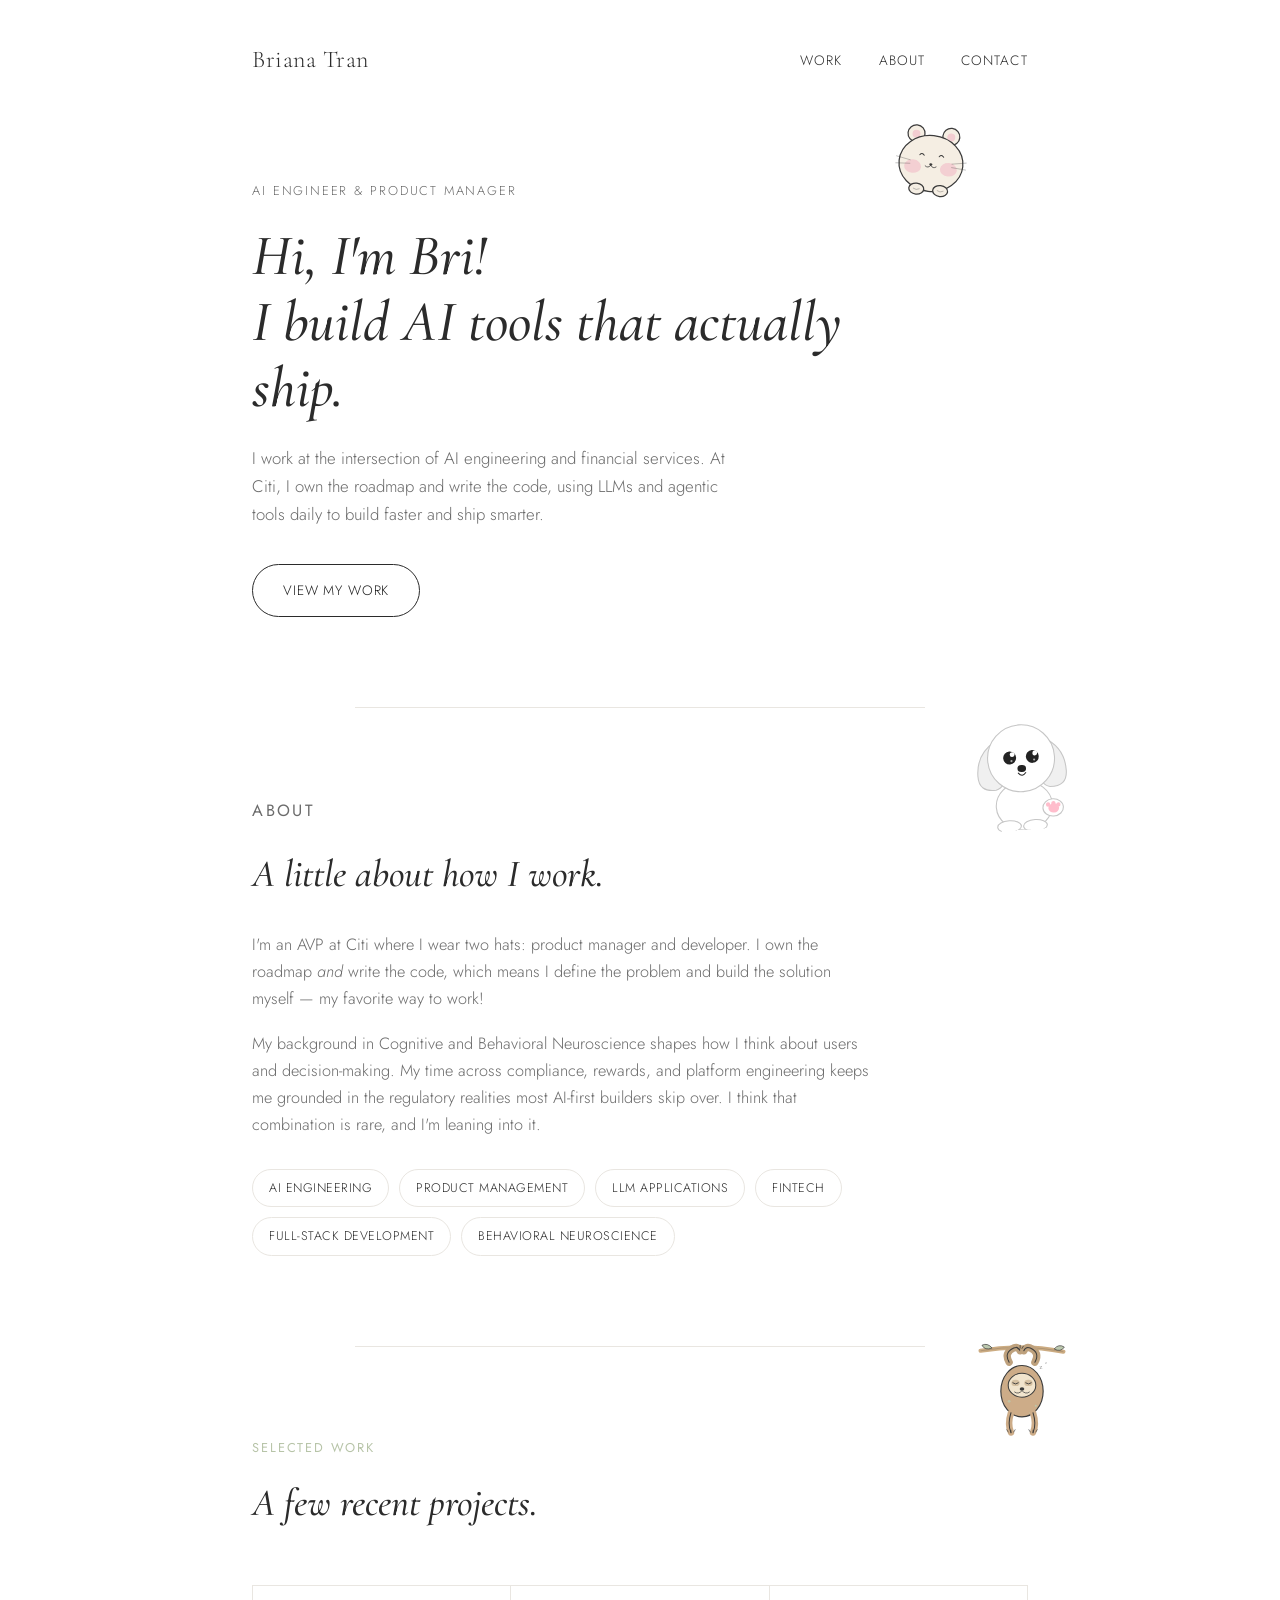
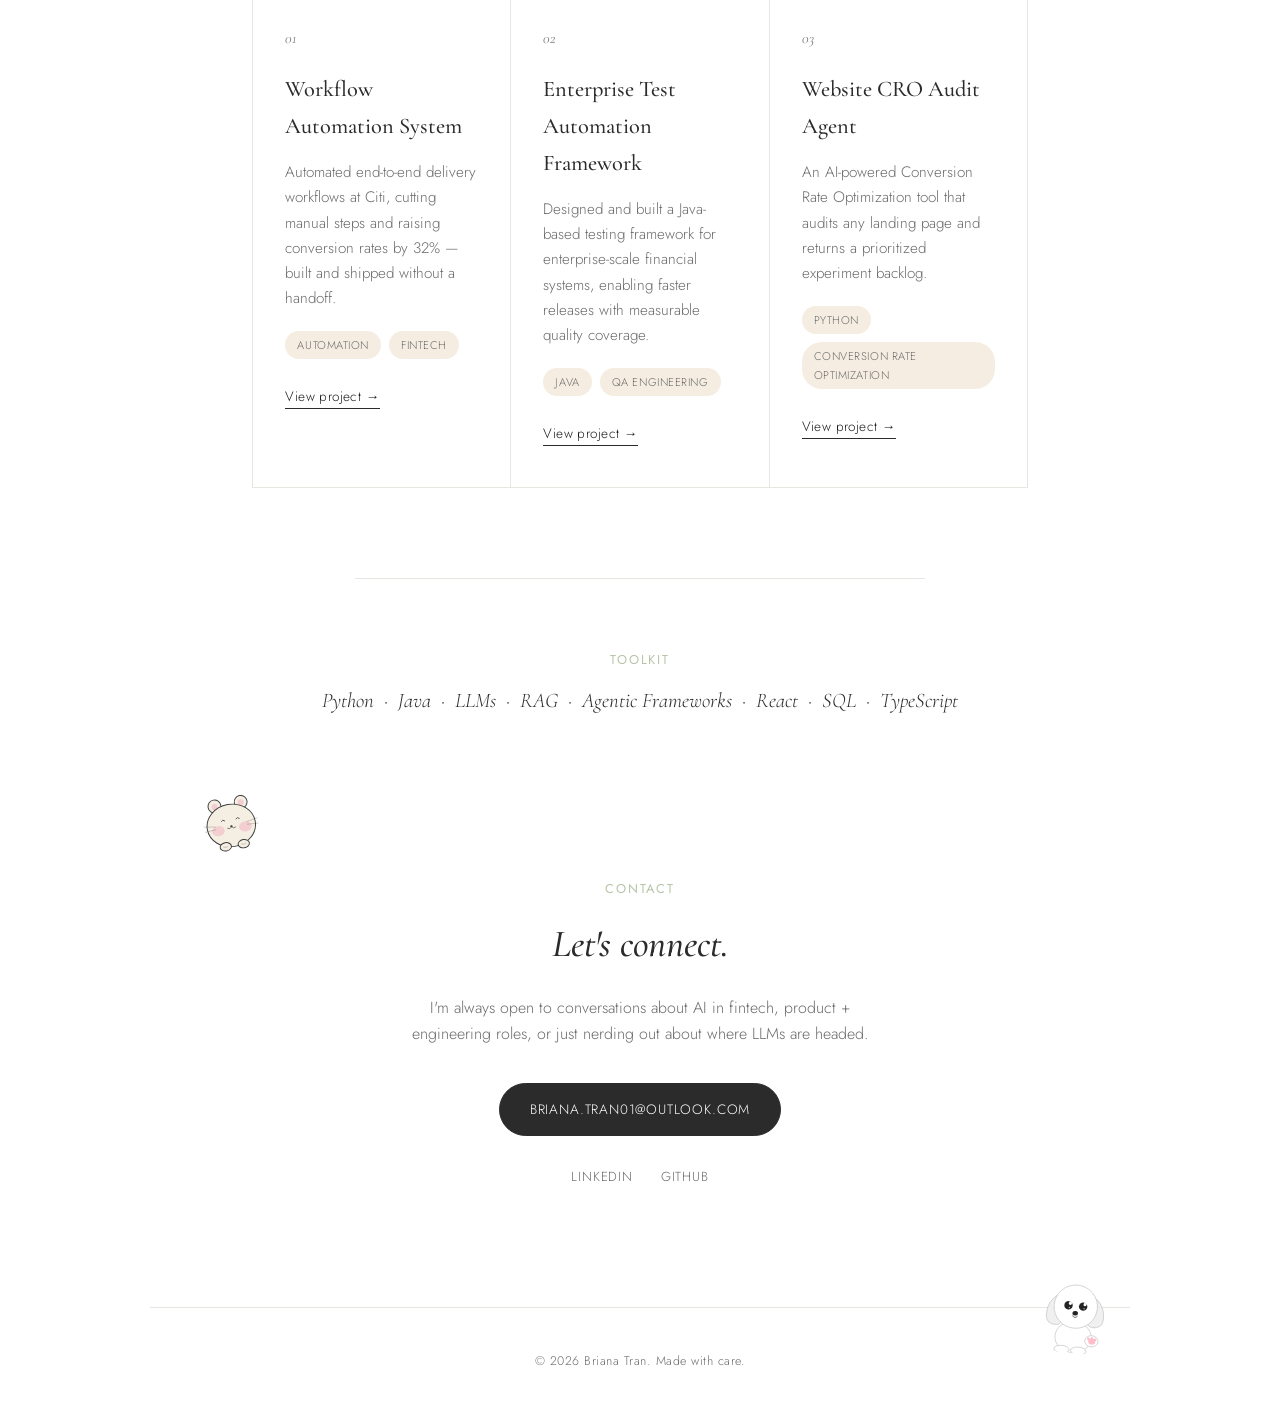
==== index.html @ 44b957f3 "Add LinkedIn, GitHub, and CRO project links" ====
<!DOCTYPE html>
<html lang="en">
<head>
<meta charset="UTF-8">
<meta name="viewport" content="width=device-width, initial-scale=1.0">
<title>Briana Tran — Portfolio</title>
<link rel="preconnect" href="https://fonts.googleapis.com">
<link rel="preconnect" href="https://fonts.gstatic.com" crossorigin>
<link href="https://fonts.googleapis.com/css2?family=Cormorant+Garamond:ital,wght@0,400;0,500;0,600;1,400&family=Jost:wght@300;400;500&display=swap" rel="stylesheet">
<link rel="stylesheet" href="style.css">
</head>
<body>

<header class="nav">
  <a href="#top" class="wordmark">Briana Tran</a>
  <nav class="nav-links">
    <a href="#work">Work</a>
    <a href="#about">About</a>
    <a href="#contact">Contact</a>
  </nav>
</header>

<main id="top">

  <section class="hero">
    <img src="assets/hamster.svg" alt="" class="accent accent-hamster-hero" aria-hidden="true">
    <p class="eyebrow">AI Engineer &amp; Product Manager</p>
    <h1>Hi, I'm Bri! <br>I build AI tools that actually ship.</h1>
    <p class="hero-sub">I work at the intersection of AI engineering and financial services. At Citi, I own the roadmap and write the code, using LLMs and agentic tools daily to build faster and ship smarter.</p>
    <a href="#work" class="btn">View my work</a>
  </section>

  <div class="divider"><span></span></div>

  <section id="about" class="about">
    <img src="assets/puppy.svg" alt="" class="accent accent-puppy-about" aria-hidden="true">
    <div class="about-text">
      <p class="section-label">About</p>
      <h2>A little about how I work.</h2>
      <p>I'm an AVP at Citi where I wear two hats: product manager and developer. I own the roadmap <em>and</em> write the code, which means I define the problem and build the solution myself — my favorite way to work!</p>
      <p>My background in Cognitive and Behavioral Neuroscience shapes how I think about users and decision-making. My time across compliance, rewards, and platform engineering keeps me grounded in the regulatory realities most AI-first builders skip over. I think that combination is rare, and I'm leaning into it.</p>
      <ul class="tags">
        <li>AI Engineering</li>
        <li>Product Management</li>
        <li>LLM Applications</li>
        <li>Fintech</li>
        <li>Full-Stack Development</li>
        <li>Behavioral Neuroscience</li>
      </ul>
    </div>
  </section>

  <div class="divider"><span></span></div>

  <section id="work" class="work">
    <img src="assets/sloth.svg" alt="" class="accent accent-sloth-work" aria-hidden="true">
    <p class="section-label">Selected Work</p>
    <h2>A few recent projects.</h2>

    <div class="work-grid">
      <article class="project-card">
        <p class="project-index">01</p>
        <h3>Workflow Automation System</h3>
        <p>Automated end-to-end delivery workflows at Citi, cutting manual steps and raising conversion rates by 32% — built and shipped without a handoff.</p>
        <div class="project-tags"><span>Automation</span><span>Fintech</span></div>
        <a href="#" class="project-link">View project →</a>
      </article>

      <article class="project-card">
        <p class="project-index">02</p>
        <h3>Enterprise Test Automation Framework</h3>
        <p>Designed and built a Java-based testing framework for enterprise-scale financial systems, enabling faster releases with measurable quality coverage.</p>
        <div class="project-tags"><span>Java</span><span>QA Engineering</span></div>
        <a href="#" class="project-link">View project →</a>
      </article>

      <article class="project-card">
        <p class="project-index">03</p>
        <h3>Website CRO Audit Agent</h3>
        <p>An AI-powered Conversion Rate Optimization tool that audits any landing page and returns a prioritized experiment backlog.</p>
        <div class="project-tags"><span>Python</span><span>Conversion Rate Optimization</span></div>
        <a href="https://github.com/brianatran01/cro-audit-agent" target="_blank" class="project-link">View project →</a>
      </article>
    </div>
  </section>

  <div class="divider"><span></span></div>

  <section class="toolkit">
    <p class="section-label">Toolkit</p>
    <p class="toolkit-list">Python &nbsp;·&nbsp; Java &nbsp;·&nbsp; LLMs &nbsp;·&nbsp; RAG &nbsp;·&nbsp; Agentic Frameworks &nbsp;·&nbsp; React &nbsp;·&nbsp; SQL &nbsp;·&nbsp; TypeScript</p>
  </section>

  <section id="contact" class="contact">
    <img src="assets/hamster.svg" alt="" class="accent accent-hamster-contact" aria-hidden="true">
    <p class="section-label">Contact</p>
    <h2>Let's connect.</h2>
    <p>I'm always open to conversations about AI in fintech, product + engineering roles, or just nerding out about where LLMs are headed.</p>
    <a href="mailto:briana.tran01@outlook.com" class="btn btn-dark">briana.tran01@outlook.com</a>
    <div class="socials">
      <a href="https://www.linkedin.com/in/brianatran1/" target="_blank">LinkedIn</a>
      <a href="https://github.com/brianatran01" target="_blank">GitHub</a>
    </div>
  </section>

</main>

<footer class="footer">
  <img src="assets/puppy.svg" alt="" class="accent accent-puppy-footer" aria-hidden="true">
  <p>&copy; 2026 Briana Tran. Made with care.</p>
</footer>

</body>
</html>
---- style.css ----
:root {
  --white: #ffffff;
  --ink: #1c1c1c;
  --charcoal: #2b2b2b;
  --grey: #6b6b6b;
  --hairline: #e9e6e1;
  --blush: #f3c9ce;
  --cream: #f5ede1;
  --sage: #b7c4a8;
  --serif: 'Cormorant Garamond', serif;
  --sans: 'Jost', sans-serif;
}

* { box-sizing: border-box; }

html { scroll-behavior: smooth; }

body {
  margin: 0;
  background: var(--white);
  color: var(--ink);
  font-family: var(--sans);
  font-weight: 300;
  line-height: 1.65;
  position: relative;
  overflow-x: hidden;
}

img { max-width: 100%; display: block; }

a {
  color: inherit;
  text-decoration: none;
}

h1, h2, h3 {
  font-family: var(--serif);
  font-weight: 500;
  color: var(--charcoal);
  margin: 0;
}

/* ---------- layout ---------- */

.nav, main, .footer {
  max-width: 980px;
  margin: 0 auto;
  padding-left: 8vw;
  padding-right: 8vw;
  position: relative;
}

.nav {
  display: flex;
  align-items: center;
  justify-content: space-between;
  padding-top: 40px;
  padding-bottom: 40px;
}

.wordmark {
  font-family: var(--serif);
  font-size: 1.5rem;
  letter-spacing: 0.02em;
  color: var(--charcoal);
}

.nav-links {
  display: flex;
  gap: 36px;
}

.nav-links a {
  font-size: 0.85rem;
  letter-spacing: 0.08em;
  text-transform: uppercase;
  color: var(--charcoal);
  position: relative;
}

.nav-links a::after {
  content: "";
  position: absolute;
  left: 0;
  bottom: -4px;
  width: 0;
  height: 1px;
  background: var(--charcoal);
  transition: width 0.3s ease;
}

.nav-links a:hover::after { width: 100%; }

/* ---------- hero ---------- */

.hero {
  padding-top: 60px;
  padding-bottom: 90px;
  max-width: 680px;
}

.eyebrow {
  font-size: 0.8rem;
  letter-spacing: 0.14em;
  text-transform: uppercase;
  color: var(--grey);
  margin: 0 0 22px;
}

.hero h1 {
  font-size: clamp(2.4rem, 5vw, 3.6rem);
  font-style: italic;
  line-height: 1.15;
  margin-bottom: 24px;
  font-weight: 500;
}

.hero-sub {
  font-size: 1.05rem;
  color: var(--grey);
  max-width: 480px;
  margin-bottom: 36px;
}

.btn {
  display: inline-block;
  padding: 14px 30px;
  border: 1px solid var(--charcoal);
  border-radius: 40px;
  font-size: 0.85rem;
  letter-spacing: 0.06em;
  text-transform: uppercase;
  transition: background 0.25s ease, color 0.25s ease;
}

.btn:hover {
  background: var(--charcoal);
  color: var(--white);
}

.btn-dark {
  background: var(--charcoal);
  color: var(--white);
}

.btn-dark:hover {
  background: var(--ink);
}

/* ---------- dividers ---------- */

.divider {
  max-width: 980px;
  margin: 0 auto;
  padding: 0 8vw;
}

.divider span {
  display: block;
  height: 1px;
  background: var(--hairline);
}

/* ---------- section shared ---------- */

.section-label {
  font-size: 0.8rem;
  letter-spacing: 0.14em;
  text-transform: uppercase;
  color: var(--sage);
  margin: 0 0 14px;
  font-weight: 400;
}

section h2 {
  font-size: clamp(1.8rem, 3.4vw, 2.4rem);
  font-style: italic;
  margin-bottom: 26px;
}

/* ---------- about ---------- */

.about {
  padding-top: 90px;
  padding-bottom: 90px;
}

.about-text {
  max-width: 620px;
}

.about-text p {
  color: var(--grey);
  font-size: 1.02rem;
  margin-bottom: 18px;
}

.tags {
  list-style: none;
  padding: 0;
  margin: 30px 0 0;
  display: flex;
  flex-wrap: wrap;
  gap: 10px;
}

.tags li {
  font-size: 0.78rem;
  letter-spacing: 0.04em;
  text-transform: uppercase;
  padding: 8px 16px;
  border: 1px solid var(--hairline);
  border-radius: 30px;
  color: var(--charcoal);
}

/* ---------- work ---------- */

.work {
  padding-top: 90px;
  padding-bottom: 90px;
}

.work-grid {
  display: grid;
  grid-template-columns: repeat(3, 1fr);
  gap: 1px;
  background: var(--hairline);
  border: 1px solid var(--hairline);
  margin-top: 50px;
}

@media (max-width: 760px) {
  .work-grid {
    grid-template-columns: 1fr;
  }
}

.project-card {
  background: var(--white);
  padding: 40px 32px;
  transition: background 0.25s ease;
}

.project-card:hover {
  background: #fdfbf8;
}

.project-index {
  font-family: var(--serif);
  font-style: italic;
  color: var(--sage);
  font-size: 1rem;
  margin: 0 0 18px;
}

.project-card h3 {
  font-size: 1.4rem;
  margin-bottom: 14px;
}

.project-card p {
  color: var(--grey);
  font-size: 0.95rem;
  margin-bottom: 20px;
}

.project-tags {
  display: flex;
  flex-wrap: wrap;
  gap: 8px;
  margin-bottom: 24px;
}

.project-tags span {
  font-size: 0.7rem;
  letter-spacing: 0.05em;
  text-transform: uppercase;
  color: var(--grey);
  background: var(--cream);
  padding: 5px 12px;
  border-radius: 20px;
}

.project-link {
  font-size: 0.85rem;
  letter-spacing: 0.03em;
  border-bottom: 1px solid var(--charcoal);
  padding-bottom: 2px;
}

/* ---------- toolkit ---------- */

.toolkit {
  padding: 70px 0;
  text-align: center;
}

.toolkit .section-label { text-align: center; }

.toolkit-list {
  font-family: var(--serif);
  font-style: italic;
  font-size: 1.3rem;
  color: var(--charcoal);
  max-width: 700px;
  margin: 0 auto;
}

/* ---------- contact ---------- */

.contact {
  padding-top: 90px;
  padding-bottom: 120px;
  text-align: center;
}

.contact .section-label { text-align: center; }

.contact h2 { margin-bottom: 18px; }

.contact > p:not(.section-label) {
  color: var(--grey);
  max-width: 460px;
  margin: 0 auto 36px;
}

.contact .btn { margin-bottom: 30px; }

.socials {
  display: flex;
  justify-content: center;
  gap: 28px;
}

.socials a {
  font-size: 0.82rem;
  letter-spacing: 0.06em;
  text-transform: uppercase;
  color: var(--grey);
}

.socials a:hover { color: var(--charcoal); }

/* ---------- footer ---------- */

.footer {
  padding-top: 30px;
  padding-bottom: 40px;
  border-top: 1px solid var(--hairline);
  text-align: center;
}

.footer p {
  font-size: 0.78rem;
  letter-spacing: 0.04em;
  color: var(--grey);
}

/* ---------- illustration accents ---------- */

.accent {
  position: absolute;
  pointer-events: none;
  user-select: none;
  z-index: 0;
  opacity: 0.92;
}

.hero, .about, .work, .toolkit, .contact, .footer {
  position: relative;
}

.accent-hamster-hero {
  width: 100px;
  top: -14px;
  right: -50px;
  transform: rotate(6deg);
}

.accent-puppy-about {
  width: 108px;
  right: -48px;
  top: 6px;
  transform: rotate(-4deg);
}

.accent-sloth-work {
  width: 92px;
  right: -40px;
  top: -10px;
}

.accent-hamster-contact {
  width: 76px;
  left: -60px;
  top: -6px;
  transform: rotate(-10deg);
}

.accent-puppy-footer {
  width: 70px;
  right: 20px;
  top: -30px;
  transform: rotate(5deg);
}

@media (max-width: 900px) {
  .accent { display: none; }
}

@media (max-width: 640px) {
  .nav { flex-direction: column; align-items: flex-start; gap: 16px; }
  .nav-links { gap: 24px; }
  .hero { padding-top: 20px; padding-bottom: 60px; }
  .about, .work { padding-top: 60px; padding-bottom: 60px; }
}
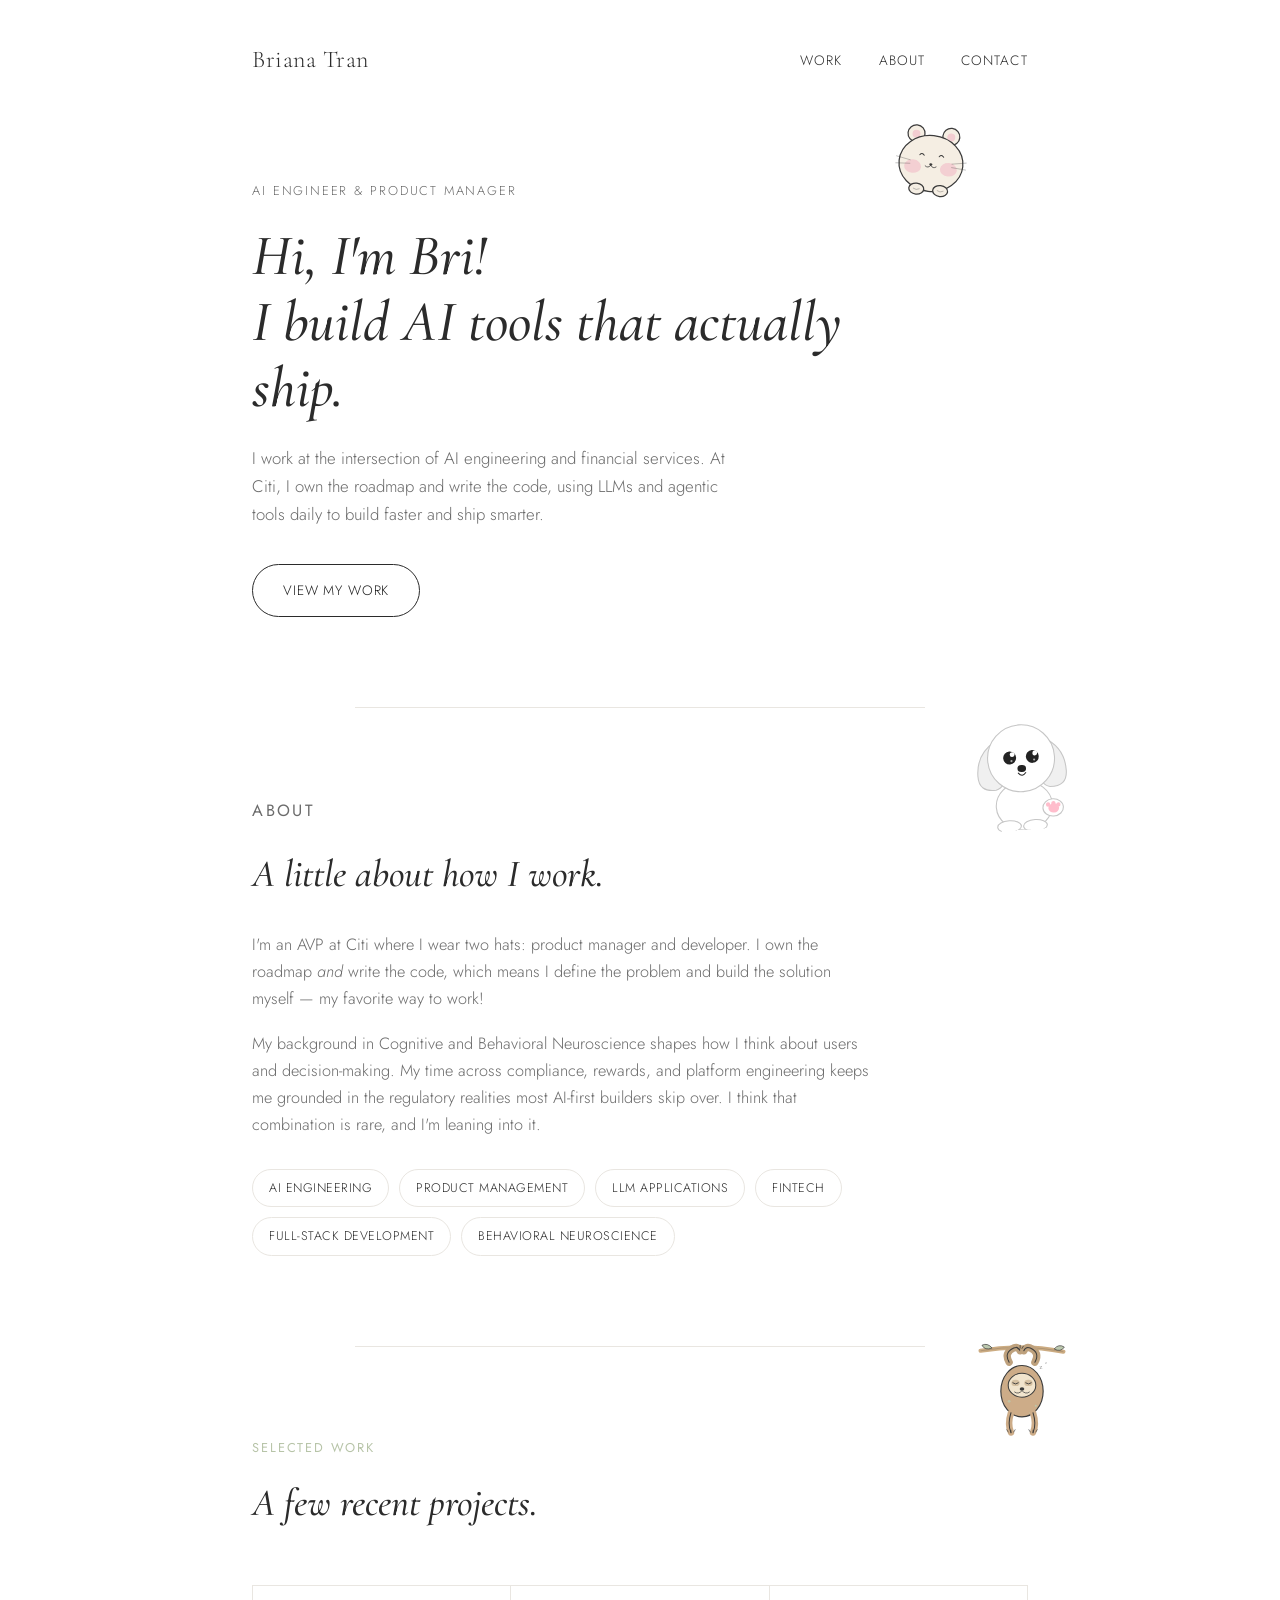
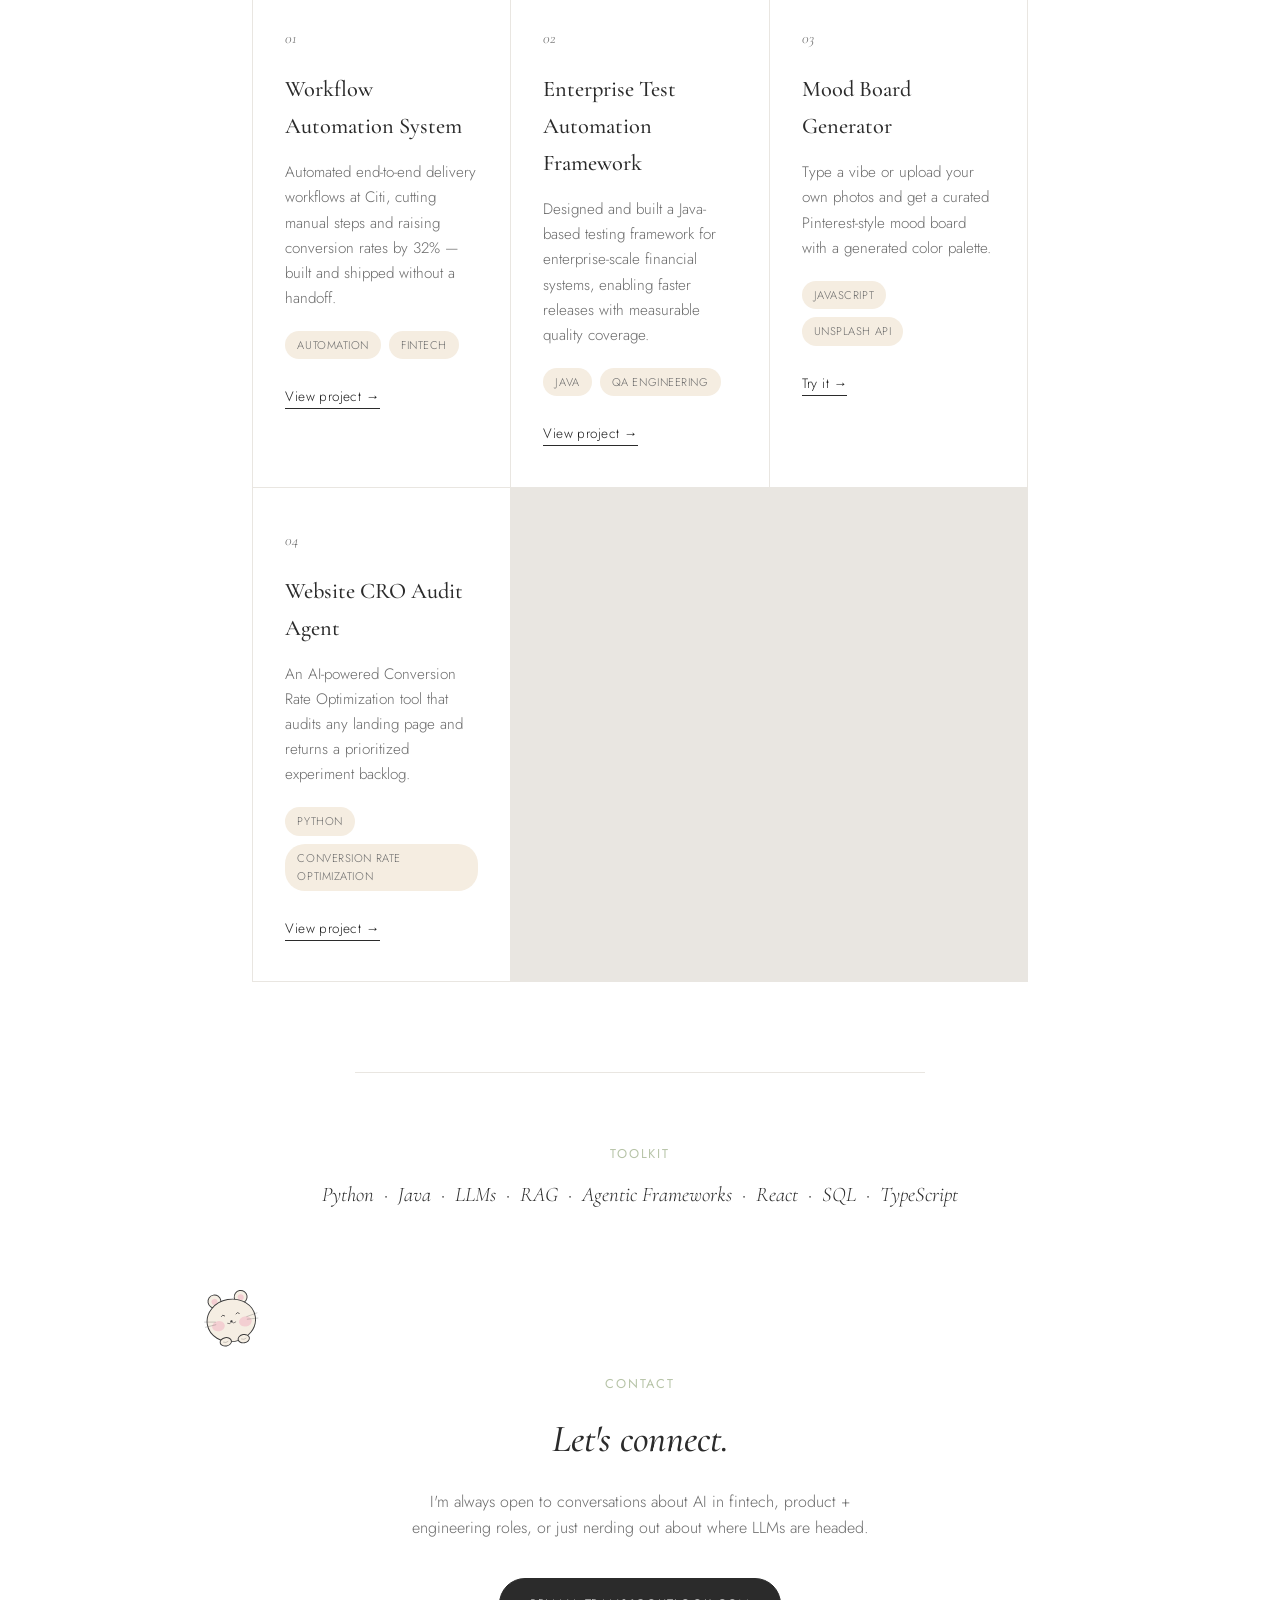
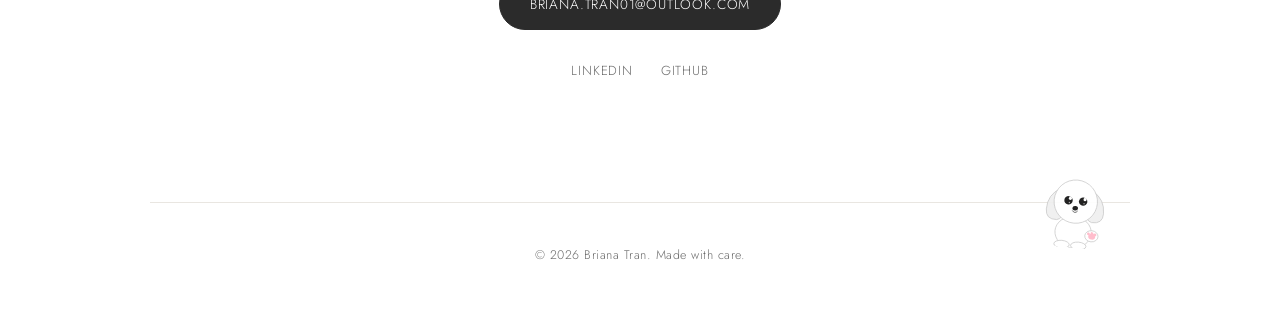
==== commit 75c1d335: "Add mood board generator" ====
--- a/index.html
+++ b/index.html
@@ -76,6 +76,14 @@
 
       <article class="project-card">
         <p class="project-index">03</p>
+        <h3>Mood Board Generator</h3>
+        <p>Type a vibe or upload your own photos and get a curated Pinterest-style mood board with a generated color palette.</p>
+        <div class="project-tags"><span>JavaScript</span><span>Unsplash API</span></div>
+        <a href="moodboard.html" class="project-link">Try it →</a>
+      </article>
+
+      <article class="project-card">
+        <p class="project-index">04</p>
         <h3>Website CRO Audit Agent</h3>
         <p>An AI-powered Conversion Rate Optimization tool that audits any landing page and returns a prioritized experiment backlog.</p>
         <div class="project-tags"><span>Python</span><span>Conversion Rate Optimization</span></div>
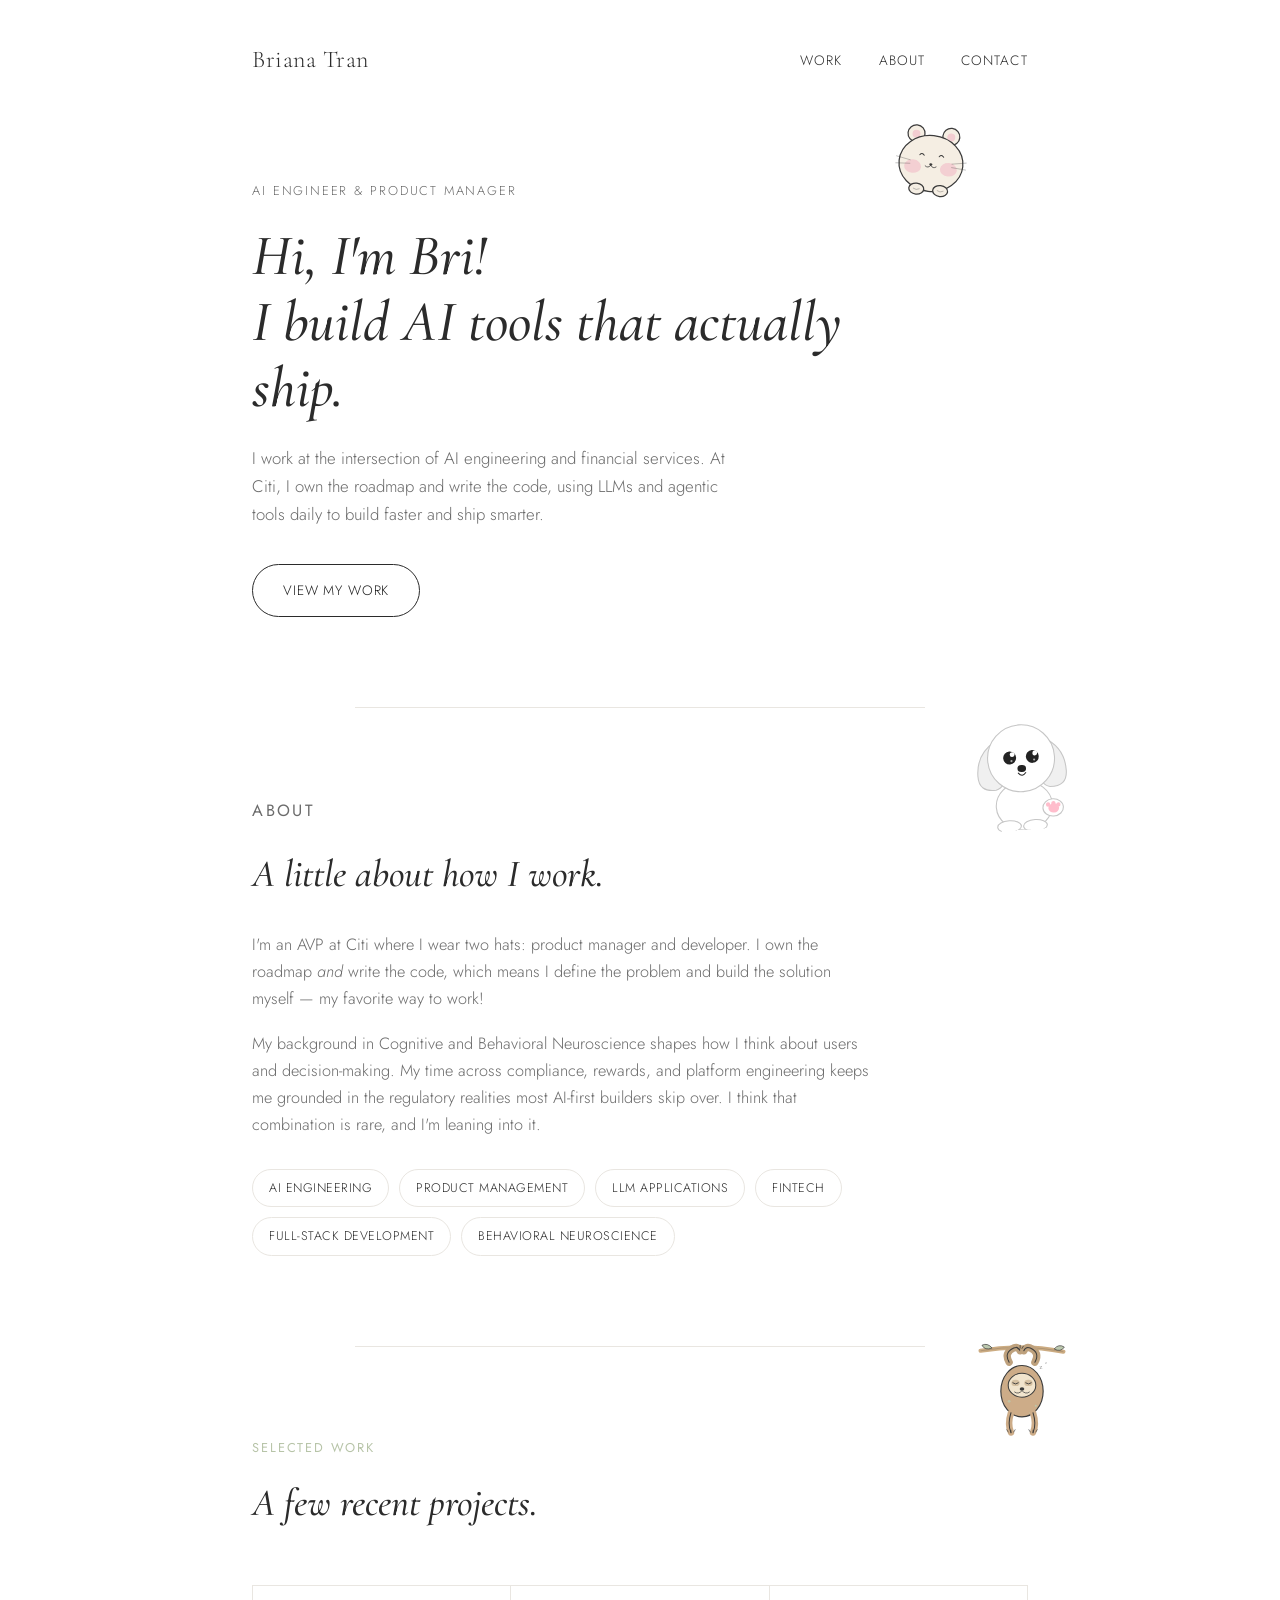
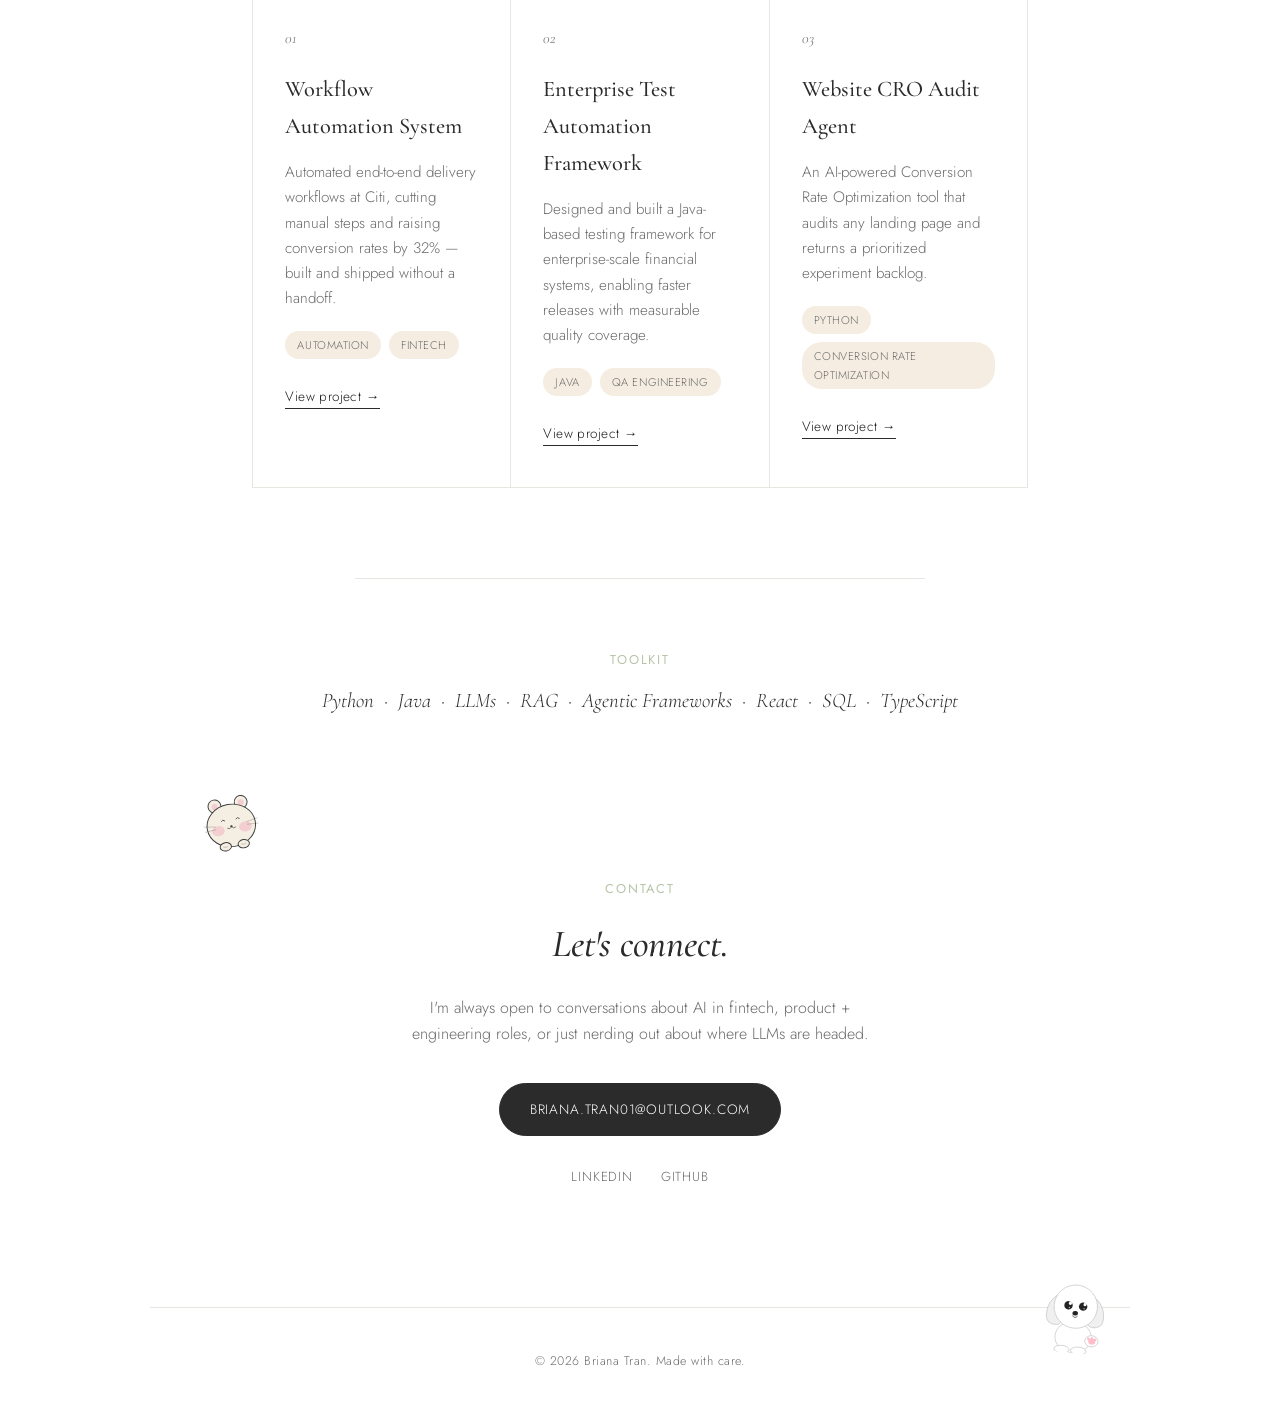
==== commit 9e70fa52: "Revert "Add mood board generator" This reverts commit 75c1d3351d9d026f099b9b471067bf9934beb75f." ====
--- a/index.html
+++ b/index.html
@@ -76,14 +76,6 @@
 
       <article class="project-card">
         <p class="project-index">03</p>
-        <h3>Mood Board Generator</h3>
-        <p>Type a vibe or upload your own photos and get a curated Pinterest-style mood board with a generated color palette.</p>
-        <div class="project-tags"><span>JavaScript</span><span>Unsplash API</span></div>
-        <a href="moodboard.html" class="project-link">Try it →</a>
-      </article>
-
-      <article class="project-card">
-        <p class="project-index">04</p>
         <h3>Website CRO Audit Agent</h3>
         <p>An AI-powered Conversion Rate Optimization tool that audits any landing page and returns a prioritized experiment backlog.</p>
         <div class="project-tags"><span>Python</span><span>Conversion Rate Optimization</span></div>
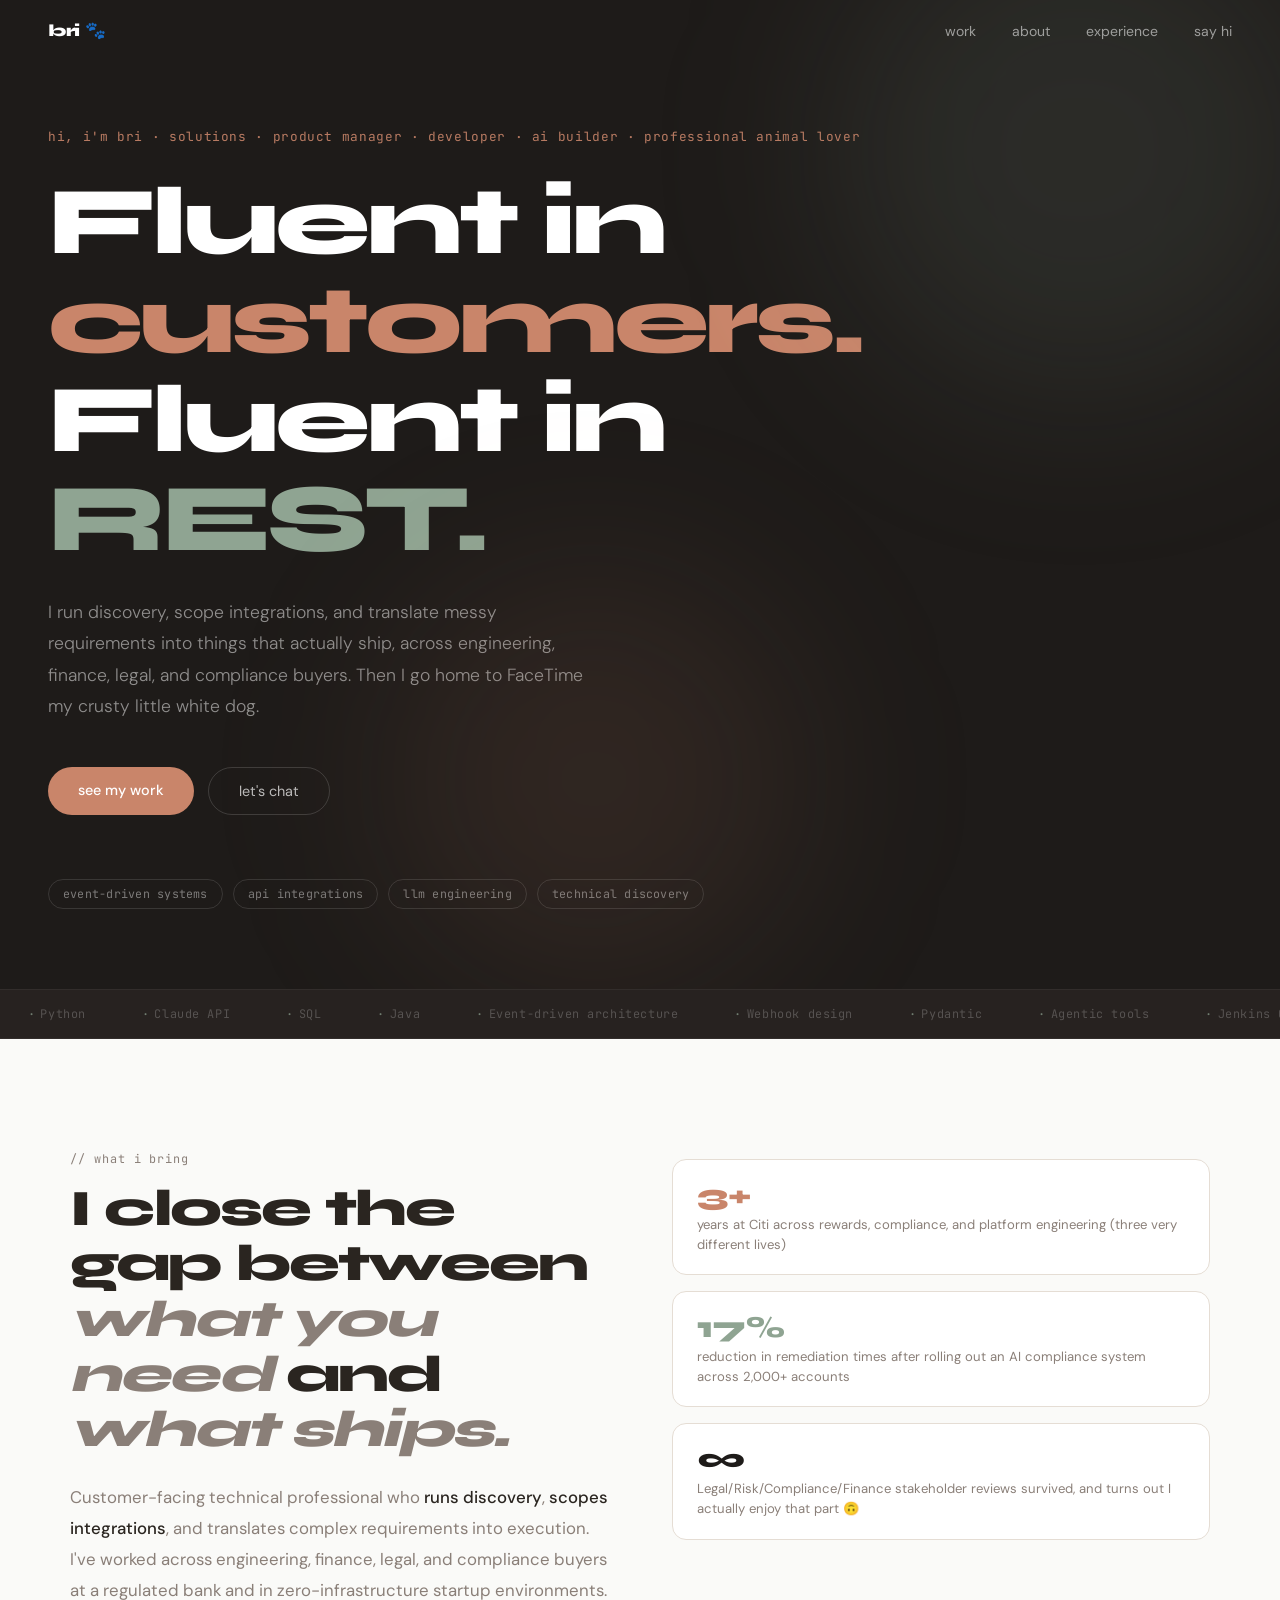
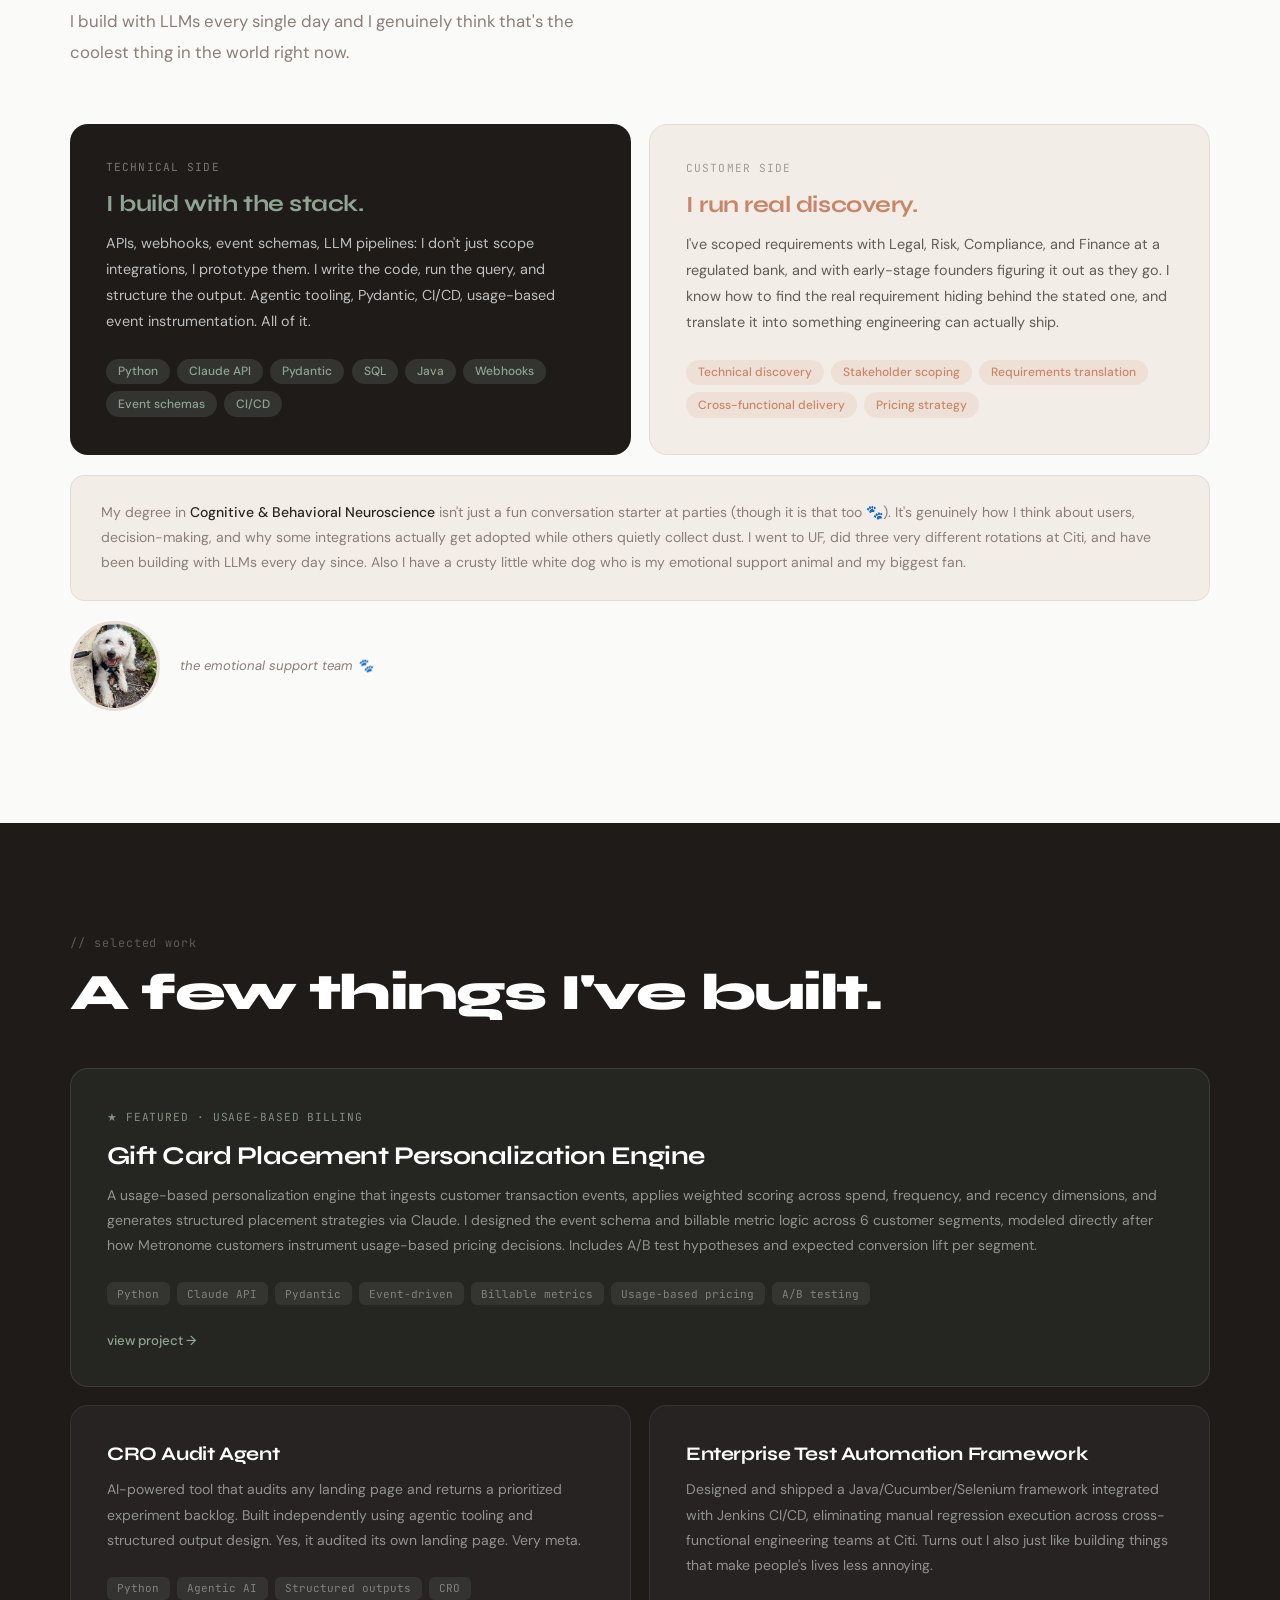
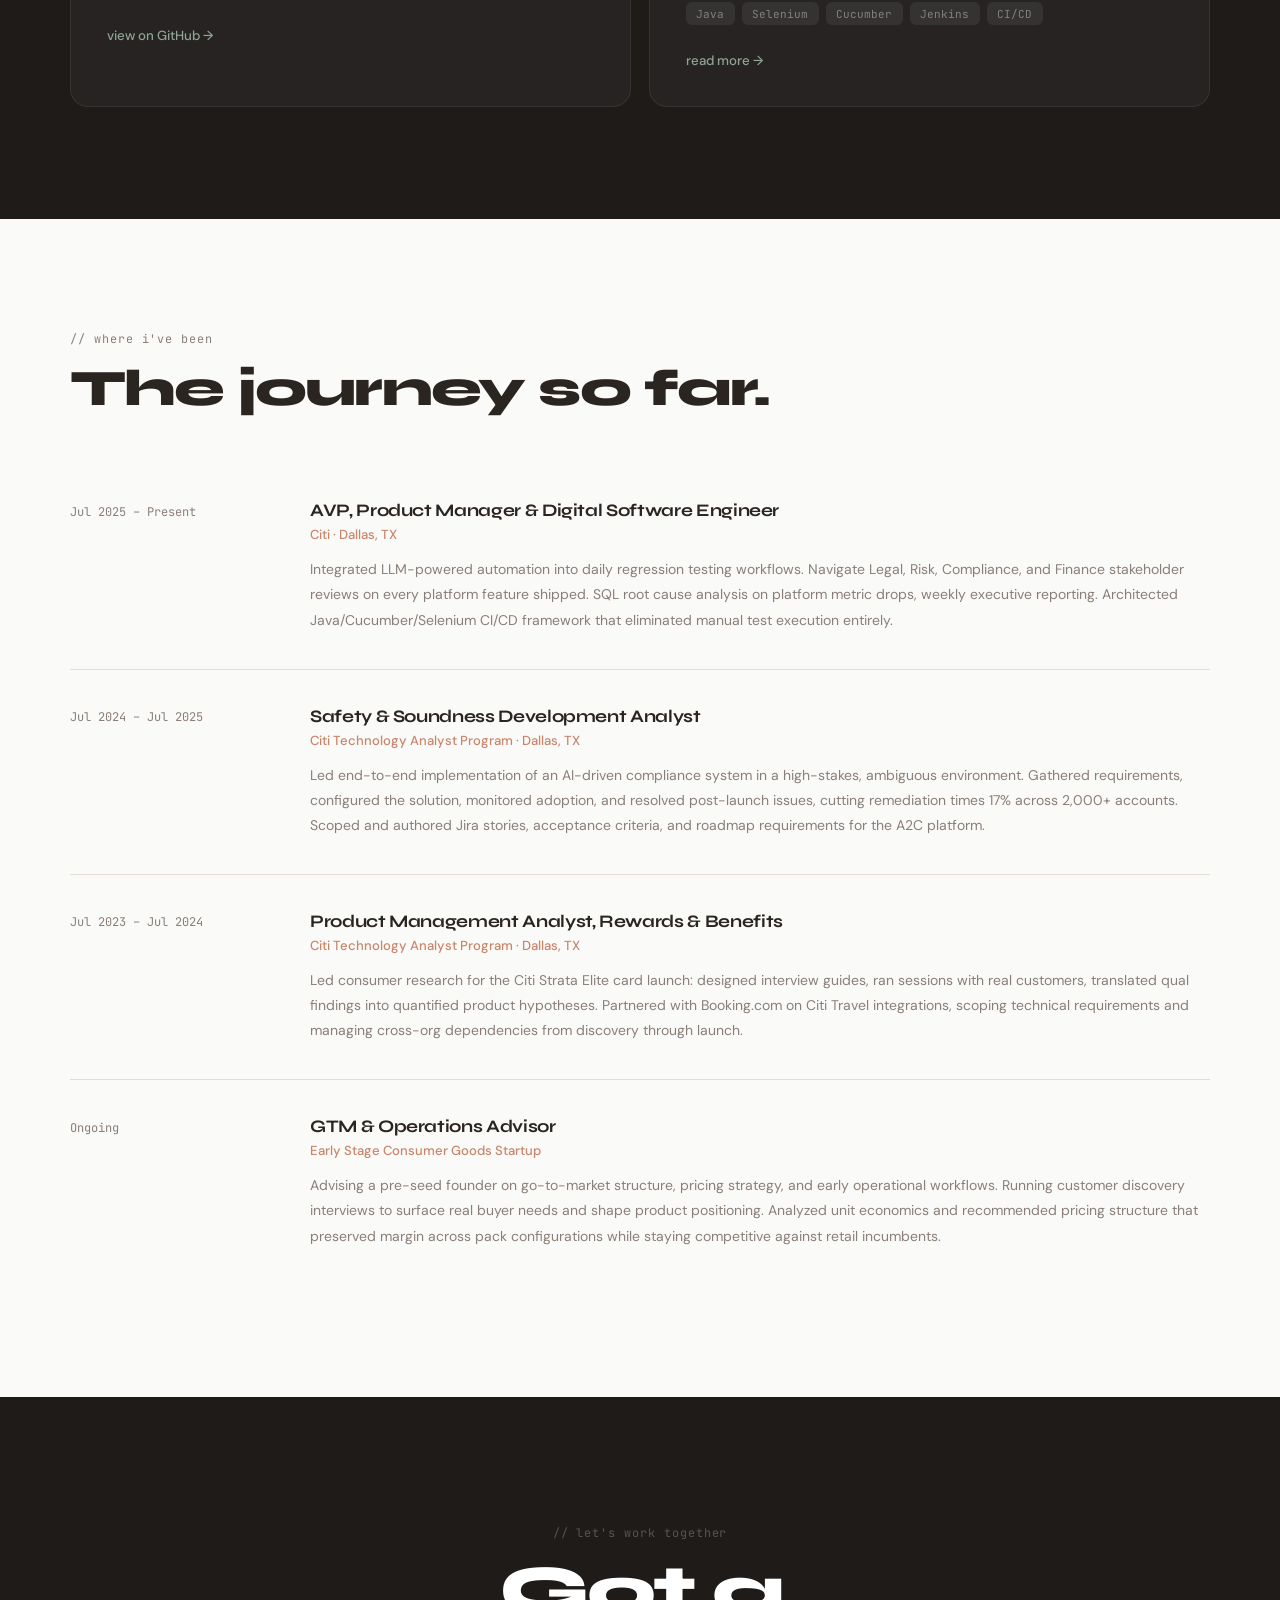
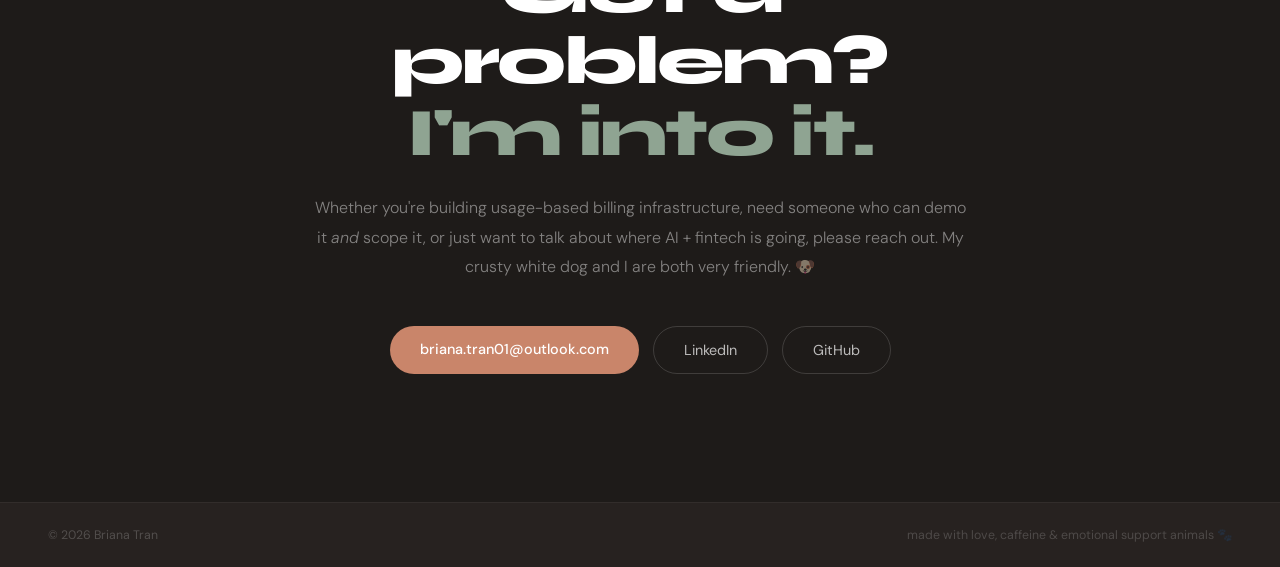
==== commit ed386433: "Add files via upload UI and text changes" ====
--- a/index.html
+++ b/index.html
@@ -1,114 +1,901 @@
 <!DOCTYPE html>
 <html lang="en">
 <head>
-<meta charset="UTF-8">
-<meta name="viewport" content="width=device-width, initial-scale=1.0">
-<title>Briana Tran — Portfolio</title>
-<link rel="preconnect" href="https://fonts.googleapis.com">
-<link rel="preconnect" href="https://fonts.gstatic.com" crossorigin>
-<link href="https://fonts.googleapis.com/css2?family=Cormorant+Garamond:ital,wght@0,400;0,500;0,600;1,400&family=Jost:wght@300;400;500&display=swap" rel="stylesheet">
-<link rel="stylesheet" href="style.css">
+    <meta charset="UTF-8">
+    <meta name="viewport" content="width=device-width, initial-scale=1.0">
+    <title>Briana Tran — Solutions Engineer</title>
+    <link href="https://fonts.googleapis.com/css2?family=Syne:wght@400;600;700;800&family=DM+Sans:ital,opsz,wght@0,9..40,300;0,9..40,400;0,9..40,500;1,9..40,300&family=JetBrains+Mono:wght@400;500&display=swap" rel="stylesheet">
+    <style>
+        *, *::before, *::after { box-sizing: border-box; margin: 0; padding: 0; }
+
+        :root {
+            --dark:    #1E1B19;
+            --dark2:   #272220;
+            --bg:      #FAFAF8;
+            --bg2:     #F2EDE6;
+            --rose:    #C9856A;
+            --sage:    #8FA492;
+            --text:    #2A2520;
+            --muted:   #8A7F78;
+            --border:  #E5DDD4;
+        }
+
+        html { scroll-behavior: smooth; }
+
+        body {
+            font-family: 'DM Sans', sans-serif;
+            color: var(--text);
+            background: var(--bg);
+            overflow-x: hidden;
+        }
+
+        /* ─── NAV ─── */
+        nav {
+            position: fixed;
+            top: 0; left: 0; right: 0;
+            z-index: 100;
+            padding: 1.25rem 3rem;
+            display: flex;
+            justify-content: space-between;
+            align-items: center;
+            transition: background 0.3s, backdrop-filter 0.3s;
+        }
+
+        nav.scrolled {
+            background: rgba(30, 27, 25, 0.88);
+            backdrop-filter: blur(16px);
+        }
+
+        .nav-logo {
+            font-family: 'Syne', sans-serif;
+            font-weight: 800;
+            font-size: 1.05rem;
+            color: white;
+            text-decoration: none;
+            letter-spacing: -0.02em;
+        }
+
+        .nav-links {
+            display: flex;
+            gap: 2.25rem;
+            list-style: none;
+        }
+
+        .nav-links a {
+            color: rgba(255,255,255,0.55);
+            text-decoration: none;
+            font-size: 0.875rem;
+            transition: color 0.2s;
+        }
+        .nav-links a:hover { color: white; }
+
+        /* ─── HERO ─── */
+        .hero {
+            min-height: 100vh;
+            background: var(--dark);
+            display: flex;
+            flex-direction: column;
+            justify-content: center;
+            padding: 8rem 3rem 5rem;
+            position: relative;
+            overflow: hidden;
+        }
+
+        .hero-blob {
+            position: absolute;
+            border-radius: 50%;
+            pointer-events: none;
+            filter: blur(90px);
+        }
+        .hero-blob-1 {
+            top: -100px; right: -50px;
+            width: 500px; height: 500px;
+            background: rgba(143, 164, 146, 0.12);
+        }
+        .hero-blob-2 {
+            bottom: 0; left: 30%;
+            width: 420px; height: 420px;
+            background: rgba(201, 133, 106, 0.1);
+        }
+
+        .hero-eyebrow {
+            font-family: 'JetBrains Mono', monospace;
+            font-size: 0.8rem;
+            color: var(--rose);
+            letter-spacing: 0.05em;
+            margin-bottom: 1.75rem;
+            opacity: 0.9;
+        }
+
+        .hero-headline {
+            font-family: 'Syne', sans-serif;
+            font-size: clamp(3.25rem, 7.5vw, 6.5rem);
+            font-weight: 800;
+            line-height: 1.03;
+            color: white;
+            max-width: 950px;
+            margin-bottom: 1.75rem;
+            letter-spacing: -0.04em;
+        }
+
+        .hero-headline .rose   { color: var(--rose); }
+        .hero-headline .sage   { color: var(--sage); }
+
+        .hero-sub {
+            font-size: 1.1rem;
+            color: rgba(255,255,255,0.5);
+            max-width: 560px;
+            line-height: 1.8;
+            margin-bottom: 2.75rem;
+            font-weight: 300;
+        }
+
+        .hero-ctas {
+            display: flex;
+            gap: 0.875rem;
+            margin-bottom: 4rem;
+            flex-wrap: wrap;
+        }
+
+        .btn-primary {
+            background: var(--rose);
+            color: white;
+            padding: 0.875rem 1.875rem;
+            border-radius: 100px;
+            text-decoration: none;
+            font-weight: 500;
+            font-size: 0.9rem;
+            transition: opacity 0.2s, transform 0.2s;
+            display: inline-block;
+        }
+        .btn-primary:hover { opacity: 0.88; transform: translateY(-2px); }
+
+        .btn-ghost {
+            color: rgba(255,255,255,0.7);
+            padding: 0.875rem 1.875rem;
+            border-radius: 100px;
+            text-decoration: none;
+            font-weight: 400;
+            font-size: 0.9rem;
+            border: 1px solid rgba(255,255,255,0.15);
+            transition: background 0.2s, border-color 0.2s, color 0.2s;
+            display: inline-block;
+        }
+        .btn-ghost:hover {
+            background: rgba(255,255,255,0.07);
+            border-color: rgba(255,255,255,0.28);
+            color: white;
+        }
+
+        .hero-badges {
+            display: flex;
+            gap: 0.625rem;
+            flex-wrap: wrap;
+        }
+
+        .badge {
+            font-family: 'JetBrains Mono', monospace;
+            font-size: 0.73rem;
+            padding: 0.375rem 0.875rem;
+            border-radius: 100px;
+            border: 1px solid rgba(255,255,255,0.12);
+            color: rgba(255,255,255,0.42);
+            letter-spacing: 0.02em;
+        }
+
+        /* ─── TICKER ─── */
+        .ticker {
+            background: var(--dark2);
+            padding: 1rem 0;
+            overflow: hidden;
+            border-top: 1px solid rgba(255,255,255,0.05);
+            border-bottom: 1px solid rgba(255,255,255,0.05);
+        }
+
+        .ticker-track {
+            display: flex;
+            animation: tick 38s linear infinite;
+            white-space: nowrap;
+        }
+
+        .ticker-item {
+            font-family: 'JetBrains Mono', monospace;
+            font-size: 0.74rem;
+            color: rgba(255,255,255,0.22);
+            letter-spacing: 0.05em;
+            padding: 0 1.75rem;
+        }
+        .ticker-item .acc { color: var(--sage); opacity: 0.7; margin-right: 0.3rem; }
+
+        @keyframes tick {
+            from { transform: translateX(0); }
+            to   { transform: translateX(-50%); }
+        }
+
+        /* ─── SHARED ─── */
+        .section-inner { max-width: 1140px; margin: 0 auto; }
+
+        .section-label {
+            font-family: 'JetBrains Mono', monospace;
+            font-size: 0.74rem;
+            letter-spacing: 0.08em;
+            color: var(--muted);
+            margin-bottom: 0.875rem;
+        }
+
+        .section-headline {
+            font-family: 'Syne', sans-serif;
+            font-size: clamp(2rem, 4vw, 3.25rem);
+            font-weight: 800;
+            line-height: 1.08;
+            letter-spacing: -0.035em;
+        }
+
+        /* ─── ABOUT ─── */
+        #about {
+            padding: 7rem 3rem;
+            background: var(--bg);
+        }
+
+        .about-intro {
+            display: grid;
+            grid-template-columns: 1fr 1fr;
+            gap: 4rem;
+            align-items: start;
+            margin-bottom: 3.5rem;
+        }
+
+        .about-desc {
+            font-size: 1.05rem;
+            line-height: 1.85;
+            color: var(--muted);
+            margin-top: 1.5rem;
+        }
+        .about-desc strong { color: var(--text); font-weight: 500; }
+
+        .stat-group {
+            display: flex;
+            flex-direction: column;
+            gap: 1rem;
+            margin-top: 0.5rem;
+        }
+
+        .stat-card {
+            padding: 1.25rem 1.5rem;
+            border-radius: 14px;
+            border: 1px solid var(--border);
+            background: white;
+        }
+
+        .stat-num {
+            font-family: 'Syne', sans-serif;
+            font-size: 1.875rem;
+            font-weight: 800;
+            letter-spacing: -0.04em;
+            line-height: 1;
+            margin-bottom: 0.3rem;
+        }
+        .stat-num.rose { color: var(--rose); }
+        .stat-num.sage { color: var(--sage); }
+        .stat-num.warm { color: var(--dark); }
+
+        .stat-text {
+            font-size: 0.82rem;
+            color: var(--muted);
+            line-height: 1.5;
+        }
+
+        /* ─── BOTH CARDS ─── */
+        .both-grid {
+            display: grid;
+            grid-template-columns: 1fr 1fr;
+            gap: 1.125rem;
+        }
+
+        .both-card {
+            padding: 2.25rem;
+            border-radius: 18px;
+        }
+
+        .both-card.technical {
+            background: var(--dark);
+            color: white;
+        }
+
+        .both-card.customer {
+            background: var(--bg2);
+            color: var(--text);
+            border: 1px solid var(--border);
+        }
+
+        .card-label {
+            font-family: 'JetBrains Mono', monospace;
+            font-size: 0.7rem;
+            letter-spacing: 0.1em;
+            text-transform: uppercase;
+            margin-bottom: 1rem;
+            opacity: 0.4;
+        }
+
+        .both-card h3 {
+            font-family: 'Syne', sans-serif;
+            font-size: 1.45rem;
+            font-weight: 700;
+            margin-bottom: 0.875rem;
+            letter-spacing: -0.02em;
+        }
+
+        .both-card.technical h3 { color: var(--sage); }
+        .both-card.customer  h3 { color: var(--rose); }
+
+        .both-card p {
+            font-size: 0.9rem;
+            line-height: 1.8;
+            margin-bottom: 1.5rem;
+            opacity: 0.72;
+        }
+
+        .tag-row { display: flex; flex-wrap: wrap; gap: 0.45rem; }
+
+        .tag {
+            font-size: 0.75rem;
+            padding: 0.3rem 0.75rem;
+            border-radius: 100px;
+            font-weight: 500;
+        }
+
+        .technical .tag {
+            background: rgba(143, 164, 146, 0.18);
+            color: var(--sage);
+        }
+
+        .customer .tag {
+            background: rgba(201, 133, 106, 0.12);
+            color: var(--rose);
+        }
+
+        .dog-moment {
+            margin-top: 1.25rem;
+            display: flex;
+            align-items: center;
+            gap: 1.25rem;
+        }
+
+        .dog-moment img {
+            width: 90px;
+            height: 90px;
+            border-radius: 50%;
+            object-fit: cover;
+            border: 3px solid var(--border);
+            flex-shrink: 0;
+        }
+
+        .dog-caption {
+            font-size: 0.82rem;
+            color: var(--muted);
+            font-style: italic;
+        }
+
+        .fun-note {
+            margin-top: 1.25rem;
+            padding: 1.5rem 1.875rem;
+            background: var(--bg2);
+            border-radius: 14px;
+            border: 1px solid var(--border);
+            font-size: 0.875rem;
+            line-height: 1.8;
+            color: var(--muted);
+        }
+        .fun-note strong { color: var(--text); font-weight: 500; }
+
+        /* ─── WORK ─── */
+        #work {
+            padding: 7rem 3rem;
+            background: var(--dark);
+        }
+
+        .work-head-label { color: rgba(255,255,255,0.28); }
+        .work-head-h2 { color: white; }
+
+        .projects-grid {
+            display: grid;
+            grid-template-columns: 1fr 1fr;
+            gap: 1.125rem;
+            margin-top: 3rem;
+        }
+
+        .project-card {
+            background: rgba(255,255,255,0.04);
+            border: 1px solid rgba(255,255,255,0.07);
+            border-radius: 18px;
+            padding: 2.25rem;
+            text-decoration: none;
+            color: white;
+            display: block;
+            transition: background 0.22s, border-color 0.22s, transform 0.22s;
+        }
+        .project-card:hover {
+            background: rgba(255,255,255,0.07);
+            border-color: rgba(255,255,255,0.13);
+            transform: translateY(-4px);
+        }
+
+        .project-card.featured {
+            grid-column: 1 / -1;
+            background: rgba(143, 164, 146, 0.07);
+            border-color: rgba(143, 164, 146, 0.2);
+        }
+
+        .featured-flag {
+            display: inline-flex;
+            align-items: center;
+            gap: 0.4rem;
+            font-family: 'JetBrains Mono', monospace;
+            font-size: 0.7rem;
+            color: var(--sage);
+            letter-spacing: 0.08em;
+            text-transform: uppercase;
+            margin-bottom: 1rem;
+            opacity: 0.85;
+        }
+
+        .project-card h3 {
+            font-family: 'Syne', sans-serif;
+            font-size: 1.2rem;
+            font-weight: 700;
+            margin-bottom: 0.75rem;
+            letter-spacing: -0.02em;
+        }
+        .project-card.featured h3 { font-size: 1.6rem; }
+
+        .project-card p {
+            font-size: 0.875rem;
+            line-height: 1.8;
+            color: rgba(255,255,255,0.5);
+            margin-bottom: 1.5rem;
+        }
+
+        .project-tags {
+            display: flex;
+            flex-wrap: wrap;
+            gap: 0.45rem;
+            margin-bottom: 1.5rem;
+        }
+
+        .project-tag {
+            font-family: 'JetBrains Mono', monospace;
+            font-size: 0.69rem;
+            padding: 0.28rem 0.65rem;
+            border-radius: 6px;
+            background: rgba(255,255,255,0.07);
+            color: rgba(255,255,255,0.38);
+        }
+
+        .project-link {
+            font-size: 0.83rem;
+            color: var(--sage);
+            font-weight: 500;
+        }
+        .project-card:hover .project-link { color: white; }
+
+        /* ─── EXPERIENCE ─── */
+        #experience {
+            padding: 7rem 3rem;
+            background: var(--bg);
+        }
+
+        .timeline { margin-top: 3rem; }
+
+        .tl-item {
+            display: grid;
+            grid-template-columns: 200px 1fr;
+            gap: 2.5rem;
+            padding: 2.25rem 0;
+            border-bottom: 1px solid var(--border);
+        }
+        .tl-item:last-child { border-bottom: none; }
+
+        .tl-date {
+            font-family: 'JetBrains Mono', monospace;
+            font-size: 0.75rem;
+            color: var(--muted);
+            padding-top: 0.2rem;
+        }
+
+        .tl-role {
+            font-family: 'Syne', sans-serif;
+            font-size: 1.1rem;
+            font-weight: 700;
+            letter-spacing: -0.02em;
+            margin-bottom: 0.3rem;
+        }
+
+        .tl-company {
+            font-size: 0.82rem;
+            color: var(--rose);
+            font-weight: 500;
+            margin-bottom: 0.875rem;
+        }
+
+        .tl-desc {
+            font-size: 0.875rem;
+            line-height: 1.8;
+            color: var(--muted);
+        }
+
+        /* ─── CONTACT ─── */
+        #contact {
+            padding: 8rem 3rem;
+            background: var(--dark);
+            text-align: center;
+        }
+
+        .contact-inner { max-width: 660px; margin: 0 auto; }
+
+        .contact-headline {
+            font-family: 'Syne', sans-serif;
+            font-size: clamp(2.75rem, 5.5vw, 4.25rem);
+            font-weight: 800;
+            line-height: 1.05;
+            color: white;
+            letter-spacing: -0.04em;
+            margin-bottom: 1.5rem;
+        }
+        .contact-headline .sage { color: var(--sage); }
+
+        .contact-sub {
+            font-size: 1rem;
+            color: rgba(255,255,255,0.45);
+            line-height: 1.85;
+            margin-bottom: 2.75rem;
+            font-weight: 300;
+        }
+
+        .contact-links {
+            display: flex;
+            justify-content: center;
+            gap: 0.875rem;
+            flex-wrap: wrap;
+        }
+
+        /* ─── FOOTER ─── */
+        footer {
+            background: var(--dark2);
+            padding: 1.5rem 3rem;
+            display: flex;
+            justify-content: space-between;
+            align-items: center;
+            border-top: 1px solid rgba(255,255,255,0.05);
+        }
+        footer p { font-size: 0.77rem; color: rgba(255,255,255,0.2); }
+        .footer-fun {
+            font-size: 0.77rem;
+            color: rgba(255,255,255,0.18);
+            font-family: 'DM Sans', sans-serif;
+        }
+
+        /* ─── SCROLL REVEAL ─── */
+        .reveal {
+            opacity: 0;
+            transform: translateY(22px);
+            transition: opacity 0.6s ease, transform 0.6s ease;
+        }
+        .reveal.visible { opacity: 1; transform: translateY(0); }
+
+        /* ─── RESPONSIVE ─── */
+        @media (max-width: 780px) {
+            nav { padding: 1rem 1.5rem; }
+            .hero, #about, #work, #experience, #contact { padding: 5rem 1.5rem; }
+            footer { padding: 1.25rem 1.5rem; flex-direction: column; gap: 0.5rem; text-align: center; }
+            .about-intro { grid-template-columns: 1fr; gap: 2rem; }
+            .both-grid { grid-template-columns: 1fr; }
+            .projects-grid { grid-template-columns: 1fr; }
+            .project-card.featured { grid-column: 1; }
+            .tl-item { grid-template-columns: 1fr; gap: 0.5rem; }
+        }
+    </style>
 </head>
 <body>
 
-<header class="nav">
-  <a href="#top" class="wordmark">Briana Tran</a>
-  <nav class="nav-links">
-    <a href="#work">Work</a>
-    <a href="#about">About</a>
-    <a href="#contact">Contact</a>
-  </nav>
-</header>
-
-<main id="top">
-
-  <section class="hero">
-    <img src="assets/hamster.svg" alt="" class="accent accent-hamster-hero" aria-hidden="true">
-    <p class="eyebrow">AI Engineer &amp; Product Manager</p>
-    <h1>Hi, I'm Bri! <br>I build AI tools that actually ship.</h1>
-    <p class="hero-sub">I work at the intersection of AI engineering and financial services. At Citi, I own the roadmap and write the code, using LLMs and agentic tools daily to build faster and ship smarter.</p>
-    <a href="#work" class="btn">View my work</a>
-  </section>
-
-  <div class="divider"><span></span></div>
-
-  <section id="about" class="about">
-    <img src="assets/puppy.svg" alt="" class="accent accent-puppy-about" aria-hidden="true">
-    <div class="about-text">
-      <p class="section-label">About</p>
-      <h2>A little about how I work.</h2>
-      <p>I'm an AVP at Citi where I wear two hats: product manager and developer. I own the roadmap <em>and</em> write the code, which means I define the problem and build the solution myself — my favorite way to work!</p>
-      <p>My background in Cognitive and Behavioral Neuroscience shapes how I think about users and decision-making. My time across compliance, rewards, and platform engineering keeps me grounded in the regulatory realities most AI-first builders skip over. I think that combination is rare, and I'm leaning into it.</p>
-      <ul class="tags">
-        <li>AI Engineering</li>
-        <li>Product Management</li>
-        <li>LLM Applications</li>
-        <li>Fintech</li>
-        <li>Full-Stack Development</li>
-        <li>Behavioral Neuroscience</li>
-      </ul>
+<!-- ─── NAV ─── -->
+<nav id="nav">
+    <a href="#top" class="nav-logo">bri 🐾</a>
+    <ul class="nav-links">
+        <li><a href="#work">work</a></li>
+        <li><a href="#about">about</a></li>
+        <li><a href="#experience">experience</a></li>
+        <li><a href="#contact">say hi</a></li>
+    </ul>
+</nav>
+
+<!-- ─── HERO ─── -->
+<div id="top"></div>
+<section class="hero">
+    <div class="hero-blob hero-blob-1"></div>
+    <div class="hero-blob hero-blob-2"></div>
+
+    <div class="hero-eyebrow">hi, i'm bri · solutions · product manager · developer · ai builder · professional animal lover</div>
+
+    <h1 class="hero-headline">
+        Fluent in <span class="rose">customers.</span><br>
+        Fluent in <span class="sage">REST.</span>
+    </h1>
+
+    <p class="hero-sub">
+        I run discovery, scope integrations, and translate messy requirements into
+        things that actually ship, across engineering, finance, legal, and compliance
+        buyers. Then I go home to FaceTime my crusty little white dog.
+    </p>
+
+    <div class="hero-ctas">
+        <a href="#work" class="btn-primary">see my work</a>
+        <a href="#contact" class="btn-ghost">let's chat</a>
     </div>
-  </section>
-
-  <div class="divider"><span></span></div>
-
-  <section id="work" class="work">
-    <img src="assets/sloth.svg" alt="" class="accent accent-sloth-work" aria-hidden="true">
-    <p class="section-label">Selected Work</p>
-    <h2>A few recent projects.</h2>
-
-    <div class="work-grid">
-      <article class="project-card">
-        <p class="project-index">01</p>
-        <h3>Workflow Automation System</h3>
-        <p>Automated end-to-end delivery workflows at Citi, cutting manual steps and raising conversion rates by 32% — built and shipped without a handoff.</p>
-        <div class="project-tags"><span>Automation</span><span>Fintech</span></div>
-        <a href="#" class="project-link">View project →</a>
-      </article>
-
-      <article class="project-card">
-        <p class="project-index">02</p>
-        <h3>Enterprise Test Automation Framework</h3>
-        <p>Designed and built a Java-based testing framework for enterprise-scale financial systems, enabling faster releases with measurable quality coverage.</p>
-        <div class="project-tags"><span>Java</span><span>QA Engineering</span></div>
-        <a href="#" class="project-link">View project →</a>
-      </article>
-
-      <article class="project-card">
-        <p class="project-index">03</p>
-        <h3>Website CRO Audit Agent</h3>
-        <p>An AI-powered Conversion Rate Optimization tool that audits any landing page and returns a prioritized experiment backlog.</p>
-        <div class="project-tags"><span>Python</span><span>Conversion Rate Optimization</span></div>
-        <a href="https://github.com/brianatran01/cro-audit-agent" target="_blank" class="project-link">View project →</a>
-      </article>
+
+    <div class="hero-badges">
+        <span class="badge">event-driven systems</span>
+        <span class="badge">api integrations</span>
+        <span class="badge">llm engineering</span>
+        <span class="badge">technical discovery</span>
     </div>
-  </section>
-
-  <div class="divider"><span></span></div>
-
-  <section class="toolkit">
-    <p class="section-label">Toolkit</p>
-    <p class="toolkit-list">Python &nbsp;·&nbsp; Java &nbsp;·&nbsp; LLMs &nbsp;·&nbsp; RAG &nbsp;·&nbsp; Agentic Frameworks &nbsp;·&nbsp; React &nbsp;·&nbsp; SQL &nbsp;·&nbsp; TypeScript</p>
-  </section>
-
-  <section id="contact" class="contact">
-    <img src="assets/hamster.svg" alt="" class="accent accent-hamster-contact" aria-hidden="true">
-    <p class="section-label">Contact</p>
-    <h2>Let's connect.</h2>
-    <p>I'm always open to conversations about AI in fintech, product + engineering roles, or just nerding out about where LLMs are headed.</p>
-    <a href="mailto:briana.tran01@outlook.com" class="btn btn-dark">briana.tran01@outlook.com</a>
-    <div class="socials">
-      <a href="https://www.linkedin.com/in/brianatran1/" target="_blank">LinkedIn</a>
-      <a href="https://github.com/brianatran01" target="_blank">GitHub</a>
+</section>
+
+<!-- ─── TICKER ─── -->
+<div class="ticker">
+    <div class="ticker-track">
+        <span class="ticker-item"><span class="acc">·</span>Python</span>
+        <span class="ticker-item"><span class="acc">·</span>Claude API</span>
+        <span class="ticker-item"><span class="acc">·</span>SQL</span>
+        <span class="ticker-item"><span class="acc">·</span>Java</span>
+        <span class="ticker-item"><span class="acc">·</span>Event-driven architecture</span>
+        <span class="ticker-item"><span class="acc">·</span>Webhook design</span>
+        <span class="ticker-item"><span class="acc">·</span>Pydantic</span>
+        <span class="ticker-item"><span class="acc">·</span>Agentic tools</span>
+        <span class="ticker-item"><span class="acc">·</span>Jenkins CI/CD</span>
+        <span class="ticker-item"><span class="acc">·</span>Usage-based pricing</span>
+        <span class="ticker-item"><span class="acc">·</span>Tableau</span>
+        <span class="ticker-item"><span class="acc">·</span>LLM evaluation</span>
+        <span class="ticker-item"><span class="acc">·</span>RAG pipelines</span>
+        <span class="ticker-item"><span class="acc">·</span>Technical discovery</span>
+        <!-- duplicate -->
+        <span class="ticker-item"><span class="acc">·</span>Python</span>
+        <span class="ticker-item"><span class="acc">·</span>Claude API</span>
+        <span class="ticker-item"><span class="acc">·</span>SQL</span>
+        <span class="ticker-item"><span class="acc">·</span>Java</span>
+        <span class="ticker-item"><span class="acc">·</span>Event-driven architecture</span>
+        <span class="ticker-item"><span class="acc">·</span>Webhook design</span>
+        <span class="ticker-item"><span class="acc">·</span>Pydantic</span>
+        <span class="ticker-item"><span class="acc">·</span>Agentic tools</span>
+        <span class="ticker-item"><span class="acc">·</span>Jenkins CI/CD</span>
+        <span class="ticker-item"><span class="acc">·</span>Usage-based pricing</span>
+        <span class="ticker-item"><span class="acc">·</span>Tableau</span>
+        <span class="ticker-item"><span class="acc">·</span>LLM evaluation</span>
+        <span class="ticker-item"><span class="acc">·</span>RAG pipelines</span>
+        <span class="ticker-item"><span class="acc">·</span>Technical discovery</span>
     </div>
-  </section>
-
-</main>
-
-<footer class="footer">
-  <img src="assets/puppy.svg" alt="" class="accent accent-puppy-footer" aria-hidden="true">
-  <p>&copy; 2026 Briana Tran. Made with care.</p>
+</div>
+
+<!-- ─── ABOUT ─── -->
+<section id="about">
+    <div class="section-inner">
+        <div class="about-intro">
+            <div>
+                <div class="section-label reveal">// what i bring</div>
+                <h2 class="section-headline reveal">
+                    I close the gap between<br>
+                    <em style="font-style:italic; color:var(--muted);">what you need</em> and
+                    <em style="font-style:italic; color:var(--muted);">what ships.</em>
+                </h2>
+                <p class="about-desc reveal">
+                    Customer-facing technical professional who <strong>runs discovery</strong>,
+                    <strong>scopes integrations</strong>, and translates complex requirements into
+                    execution. I've worked across engineering, finance, legal, and compliance buyers
+                    at a regulated bank and in zero-infrastructure startup environments.
+                    I build with LLMs every single day and I genuinely think that's the coolest
+                    thing in the world right now.
+                </p>
+            </div>
+            <div class="stat-group reveal">
+                <div class="stat-card">
+                    <div class="stat-num rose">3+</div>
+                    <div class="stat-text">years at Citi across rewards, compliance, and platform engineering (three very different lives)</div>
+                </div>
+                <div class="stat-card">
+                    <div class="stat-num sage">17%</div>
+                    <div class="stat-text">reduction in remediation times after rolling out an AI compliance system across 2,000+ accounts</div>
+                </div>
+                <div class="stat-card">
+                    <div class="stat-num warm">∞</div>
+                    <div class="stat-text">Legal/Risk/Compliance/Finance stakeholder reviews survived, and turns out I actually enjoy that part 🙃</div>
+                </div>
+            </div>
+        </div>
+
+        <div class="both-grid">
+            <div class="both-card technical reveal">
+                <div class="card-label">technical side</div>
+                <h3>I build with the stack.</h3>
+                <p>APIs, webhooks, event schemas, LLM pipelines: I don't just scope integrations, I prototype them. I write the code, run the query, and structure the output. Agentic tooling, Pydantic, CI/CD, usage-based event instrumentation. All of it.</p>
+                <div class="tag-row">
+                    <span class="tag">Python</span>
+                    <span class="tag">Claude API</span>
+                    <span class="tag">Pydantic</span>
+                    <span class="tag">SQL</span>
+                    <span class="tag">Java</span>
+                    <span class="tag">Webhooks</span>
+                    <span class="tag">Event schemas</span>
+                    <span class="tag">CI/CD</span>
+                </div>
+            </div>
+            <div class="both-card customer reveal">
+                <div class="card-label">customer side</div>
+                <h3>I run real discovery.</h3>
+                <p>I've scoped requirements with Legal, Risk, Compliance, and Finance at a regulated bank, and with early-stage founders figuring it out as they go. I know how to find the real requirement hiding behind the stated one, and translate it into something engineering can actually ship.</p>
+                <div class="tag-row">
+                    <span class="tag">Technical discovery</span>
+                    <span class="tag">Stakeholder scoping</span>
+                    <span class="tag">Requirements translation</span>
+                    <span class="tag">Cross-functional delivery</span>
+                    <span class="tag">Pricing strategy</span>
+                </div>
+            </div>
+        </div>
+
+        <div class="fun-note reveal">
+            My degree in <strong>Cognitive &amp; Behavioral Neuroscience</strong> isn't just a fun conversation starter at parties (though it is that too 🐾). It's genuinely how I think about users, decision-making, and why some integrations actually get adopted while others quietly collect dust. I went to UF, did three very different rotations at Citi, and have been building with LLMs every day since. Also I have a crusty little white dog who is my emotional support animal and my biggest fan.
+        </div>
+
+        <div class="dog-moment reveal">
+            <img src="dog.jpg" alt="the crusty white dog himself" />
+            <div class="dog-caption">the emotional support team 🐾</div>
+        </div>
+    </div>
+</section>
+
+<!-- ─── WORK ─── -->
+<section id="work">
+    <div class="section-inner">
+        <div class="section-label work-head-label reveal">// selected work</div>
+        <h2 class="section-headline work-head-h2 reveal">A few things I've built.</h2>
+
+        <div class="projects-grid">
+            <a href="#" class="project-card featured reveal">
+                <div class="featured-flag">★ featured · usage-based billing</div>
+                <h3>Gift Card Placement Personalization Engine</h3>
+                <p>
+                    A usage-based personalization engine that ingests customer transaction events, applies
+                    weighted scoring across spend, frequency, and recency dimensions, and generates structured
+                    placement strategies via Claude. I designed the event schema and billable metric logic
+                    across 6 customer segments, modeled directly after how Metronome customers instrument
+                    usage-based pricing decisions. Includes A/B test hypotheses and expected conversion lift per segment.
+                </p>
+                <div class="project-tags">
+                    <span class="project-tag">Python</span>
+                    <span class="project-tag">Claude API</span>
+                    <span class="project-tag">Pydantic</span>
+                    <span class="project-tag">Event-driven</span>
+                    <span class="project-tag">Billable metrics</span>
+                    <span class="project-tag">Usage-based pricing</span>
+                    <span class="project-tag">A/B testing</span>
+                </div>
+                <span class="project-link">view project →</span>
+            </a>
+
+            <a href="https://github.com/brianatran01/cro-audit-agent" target="_blank" class="project-card reveal">
+                <h3>CRO Audit Agent</h3>
+                <p>AI-powered tool that audits any landing page and returns a prioritized experiment backlog. Built independently using agentic tooling and structured output design. Yes, it audited its own landing page. Very meta.</p>
+                <div class="project-tags">
+                    <span class="project-tag">Python</span>
+                    <span class="project-tag">Agentic AI</span>
+                    <span class="project-tag">Structured outputs</span>
+                    <span class="project-tag">CRO</span>
+                </div>
+                <span class="project-link">view on GitHub →</span>
+            </a>
+
+            <a href="#" class="project-card reveal">
+                <h3>Enterprise Test Automation Framework</h3>
+                <p>Designed and shipped a Java/Cucumber/Selenium framework integrated with Jenkins CI/CD, eliminating manual regression execution across cross-functional engineering teams at Citi. Turns out I also just like building things that make people's lives less annoying.</p>
+                <div class="project-tags">
+                    <span class="project-tag">Java</span>
+                    <span class="project-tag">Selenium</span>
+                    <span class="project-tag">Cucumber</span>
+                    <span class="project-tag">Jenkins</span>
+                    <span class="project-tag">CI/CD</span>
+                </div>
+                <span class="project-link">read more →</span>
+            </a>
+        </div>
+    </div>
+</section>
+
+<!-- ─── EXPERIENCE ─── -->
+<section id="experience">
+    <div class="section-inner">
+        <div class="section-label reveal">// where i've been</div>
+        <h2 class="section-headline reveal">The journey so far.</h2>
+
+        <div class="timeline">
+            <div class="tl-item reveal">
+                <div class="tl-date">Jul 2025 – Present</div>
+                <div>
+                    <div class="tl-role">AVP, Product Manager &amp; Digital Software Engineer</div>
+                    <div class="tl-company">Citi · Dallas, TX</div>
+                    <p class="tl-desc">Integrated LLM-powered automation into daily regression testing workflows. Navigate Legal, Risk, Compliance, and Finance stakeholder reviews on every platform feature shipped. SQL root cause analysis on platform metric drops, weekly executive reporting. Architected Java/Cucumber/Selenium CI/CD framework that eliminated manual test execution entirely.</p>
+                </div>
+            </div>
+
+            <div class="tl-item reveal">
+                <div class="tl-date">Jul 2024 – Jul 2025</div>
+                <div>
+                    <div class="tl-role">Safety &amp; Soundness Development Analyst</div>
+                    <div class="tl-company">Citi Technology Analyst Program · Dallas, TX</div>
+                    <p class="tl-desc">Led end-to-end implementation of an AI-driven compliance system in a high-stakes, ambiguous environment. Gathered requirements, configured the solution, monitored adoption, and resolved post-launch issues, cutting remediation times 17% across 2,000+ accounts. Scoped and authored Jira stories, acceptance criteria, and roadmap requirements for the A2C platform.</p>
+                </div>
+            </div>
+
+            <div class="tl-item reveal">
+                <div class="tl-date">Jul 2023 – Jul 2024</div>
+                <div>
+                    <div class="tl-role">Product Management Analyst, Rewards &amp; Benefits</div>
+                    <div class="tl-company">Citi Technology Analyst Program · Dallas, TX</div>
+                    <p class="tl-desc">Led consumer research for the Citi Strata Elite card launch: designed interview guides, ran sessions with real customers, translated qual findings into quantified product hypotheses. Partnered with Booking.com on Citi Travel integrations, scoping technical requirements and managing cross-org dependencies from discovery through launch.</p>
+                </div>
+            </div>
+
+            <div class="tl-item reveal">
+                <div class="tl-date">Ongoing</div>
+                <div>
+                    <div class="tl-role">GTM &amp; Operations Advisor</div>
+                    <div class="tl-company">Early Stage Consumer Goods Startup</div>
+                    <p class="tl-desc">Advising a pre-seed founder on go-to-market structure, pricing strategy, and early operational workflows. Running customer discovery interviews to surface real buyer needs and shape product positioning. Analyzed unit economics and recommended pricing structure that preserved margin across pack configurations while staying competitive against retail incumbents.</p>
+                </div>
+            </div>
+        </div>
+    </div>
+</section>
+
+<!-- ─── CONTACT ─── -->
+<section id="contact">
+    <div class="contact-inner">
+        <div class="section-label reveal" style="color:rgba(255,255,255,0.25); text-align:center;">// let's work together</div>
+        <h2 class="contact-headline reveal">
+            Got a problem?<br>
+            <span class="sage">I'm into it.</span>
+        </h2>
+        <p class="contact-sub reveal">
+            Whether you're building usage-based billing infrastructure, need someone who can
+            demo it <em>and</em> scope it, or just want to talk about where AI + fintech is going,
+            please reach out. My crusty white dog and I are both very friendly. 🐶
+        </p>
+        <div class="contact-links reveal">
+            <a href="mailto:briana.tran01@outlook.com" class="btn-primary">briana.tran01@outlook.com</a>
+            <a href="https://www.linkedin.com/in/brianatran1/" target="_blank" class="btn-ghost">LinkedIn</a>
+            <a href="https://github.com/brianatran01" target="_blank" class="btn-ghost">GitHub</a>
+        </div>
+    </div>
+</section>
+
+<!-- ─── FOOTER ─── -->
+<footer>
+    <p>© 2026 Briana Tran</p>
+    <span class="footer-fun">made with love, caffeine & emotional support animals 🐾</span>
 </footer>
+
+<script>
+    // Sticky nav
+    const nav = document.getElementById('nav');
+    const updateNav = () => nav.classList.toggle('scrolled', window.scrollY > 60);
+    window.addEventListener('scroll', updateNav, { passive: true });
+    updateNav();
+
+    // Scroll reveal
+    const observer = new IntersectionObserver((entries) => {
+        entries.forEach(e => { if (e.isIntersecting) e.target.classList.add('visible'); });
+    }, { threshold: 0.08 });
+
+    document.querySelectorAll('.reveal').forEach(el => observer.observe(el));
+</script>
 
 </body>
 </html>
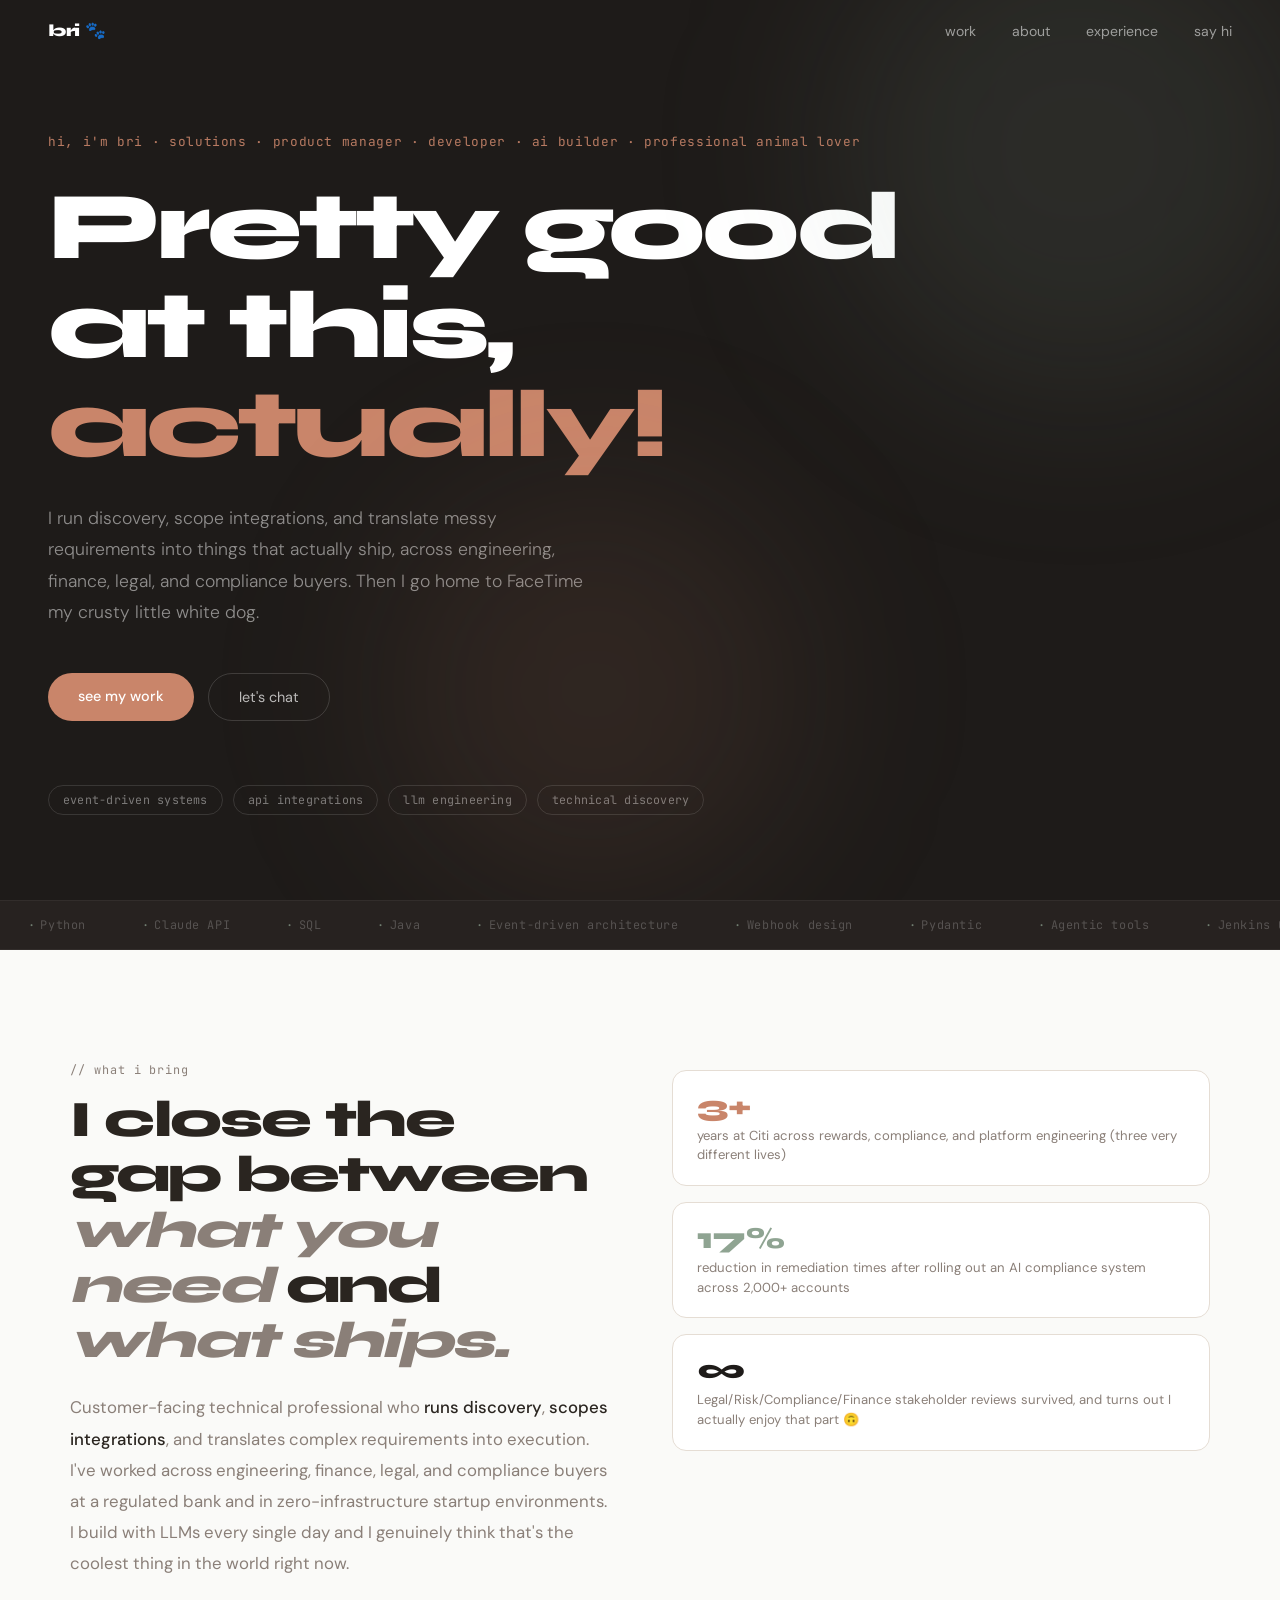
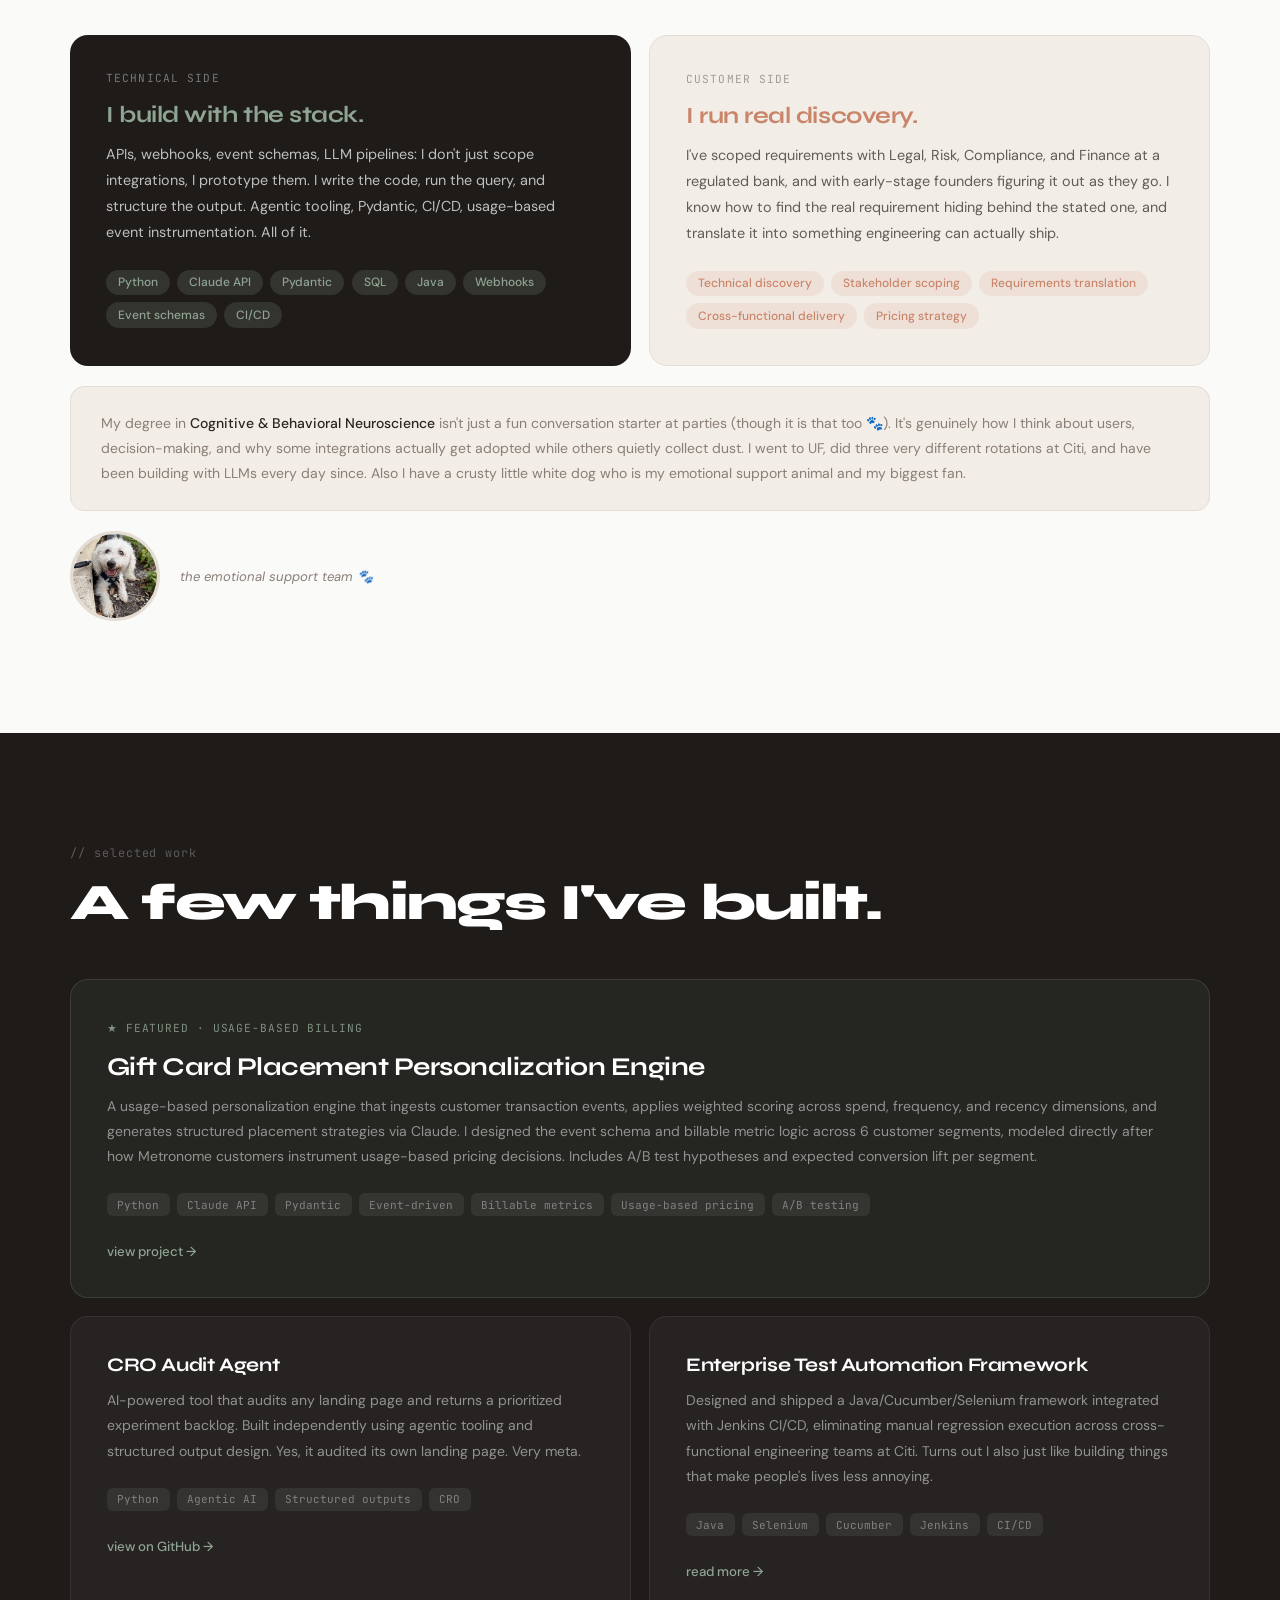
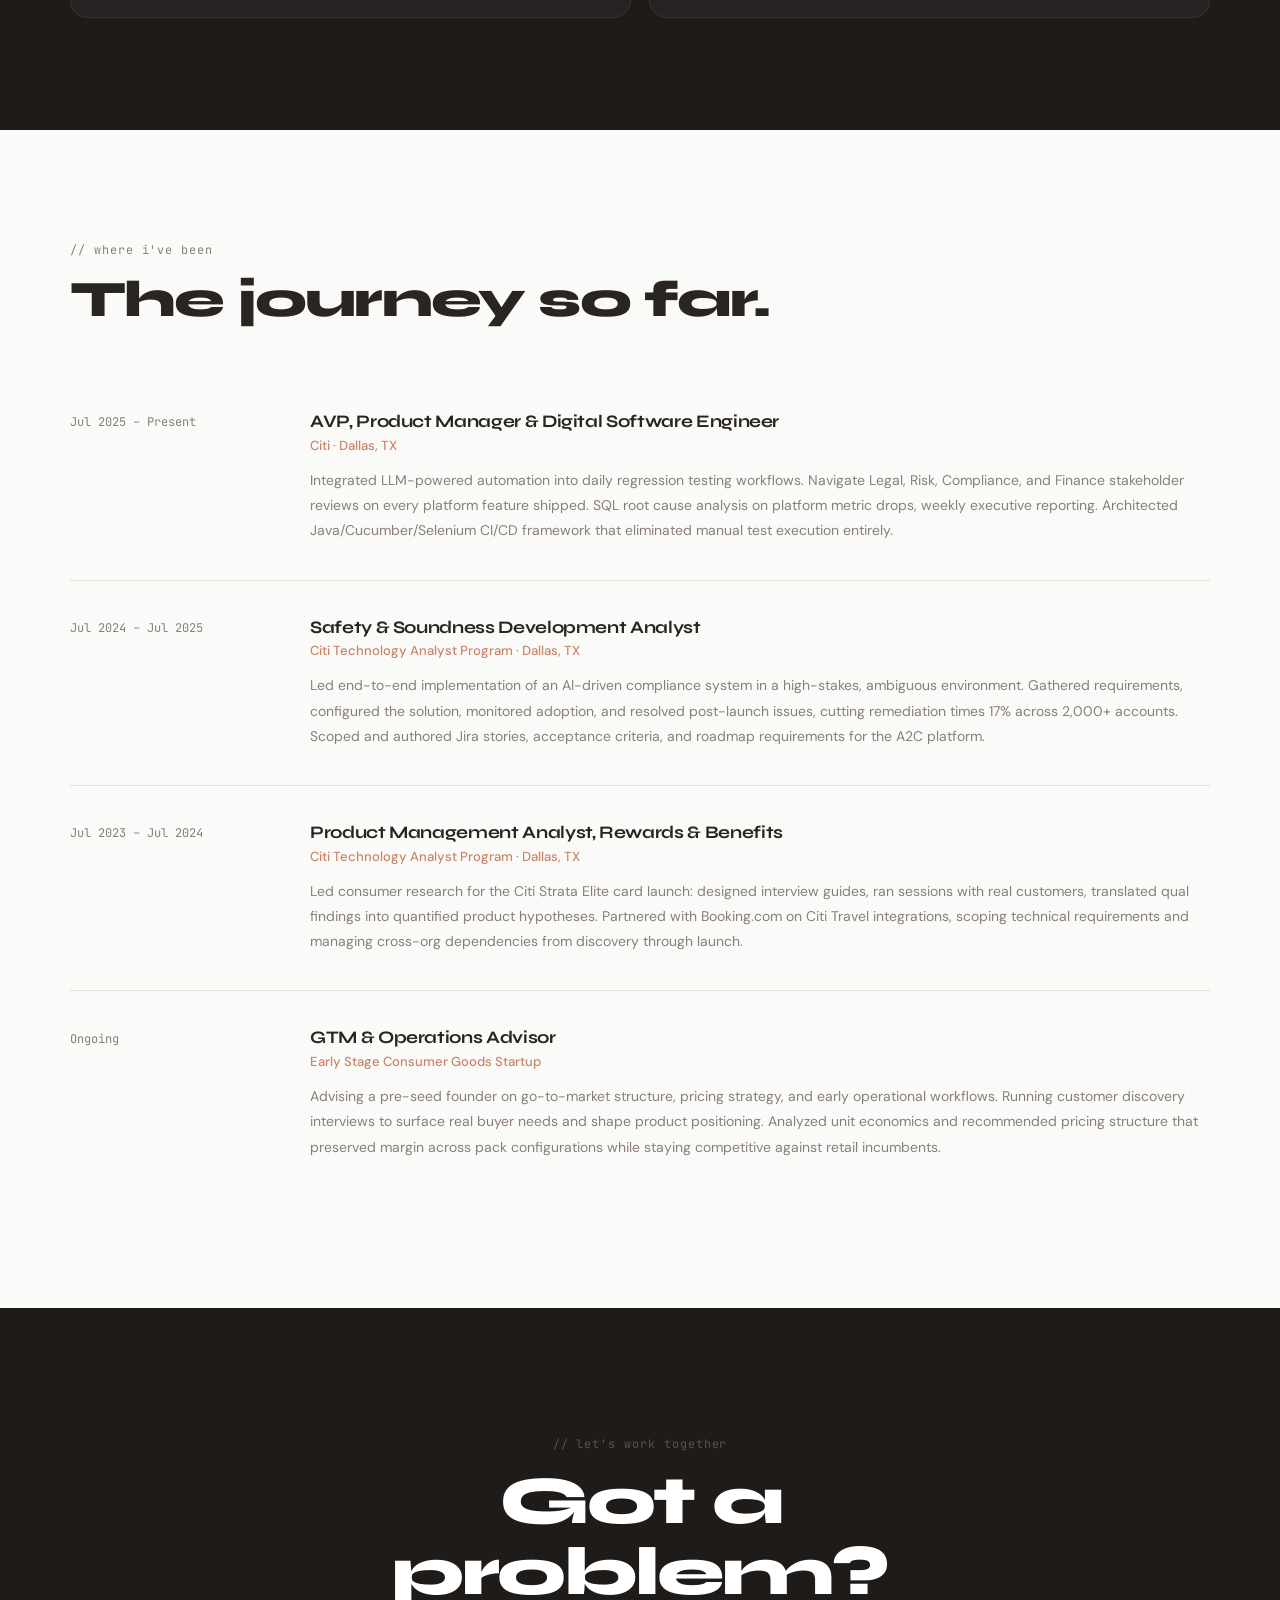
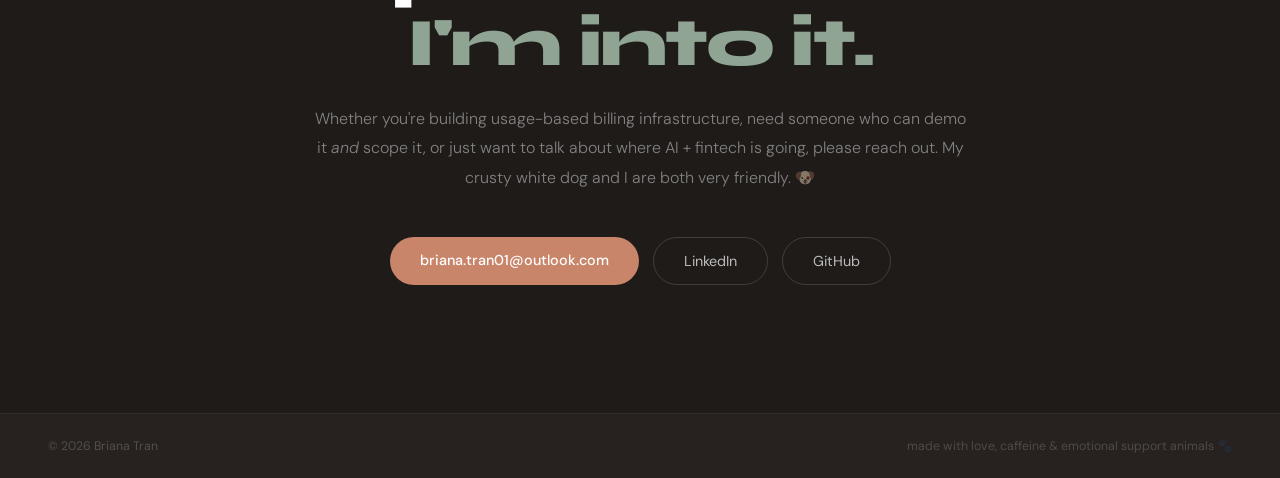
==== commit fc92177b: "Update hero headline text in index.html" ====
--- a/index.html
+++ b/index.html
@@ -617,8 +617,7 @@
     <div class="hero-eyebrow">hi, i'm bri · solutions · product manager · developer · ai builder · professional animal lover</div>
 
     <h1 class="hero-headline">
-        Fluent in <span class="rose">customers.</span><br>
-        Fluent in <span class="sage">REST.</span>
+        Pretty good at this, <span class="rose">actually!</span><br>
     </h1>
 
     <p class="hero-sub">
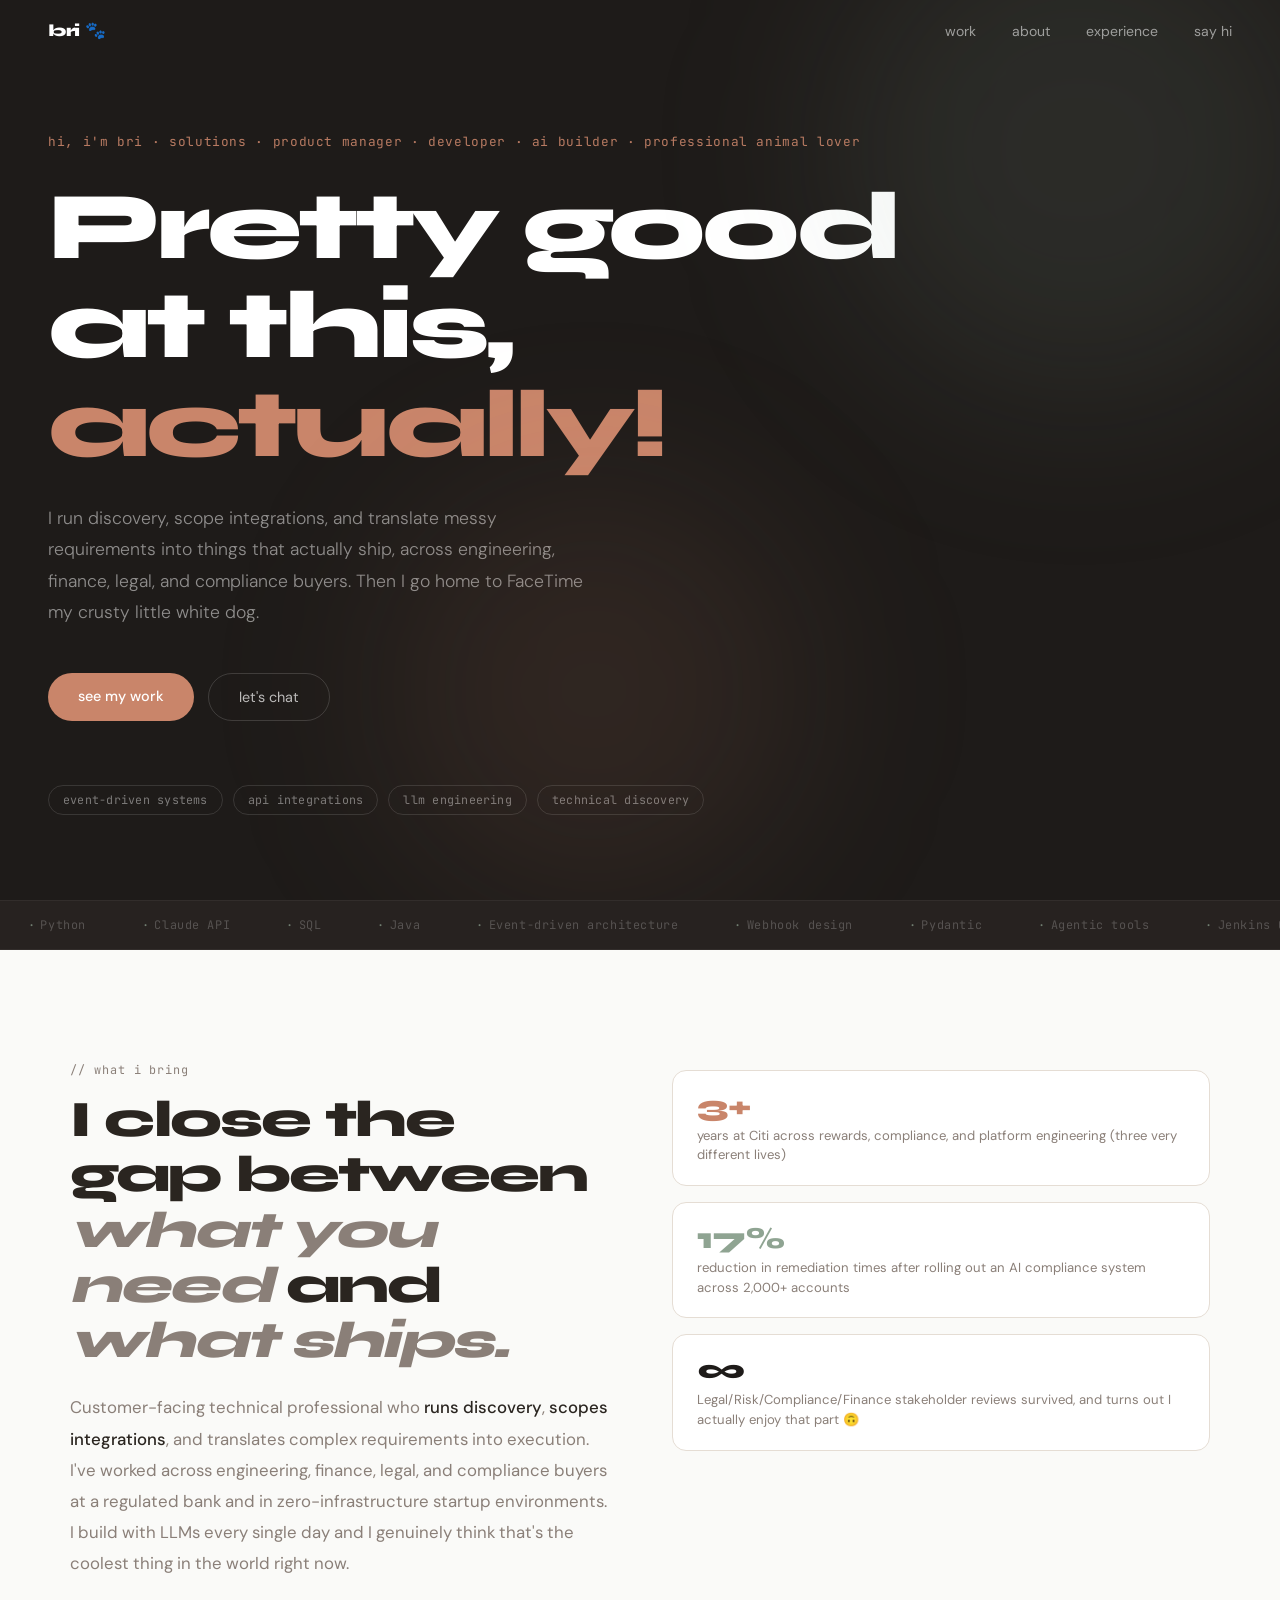
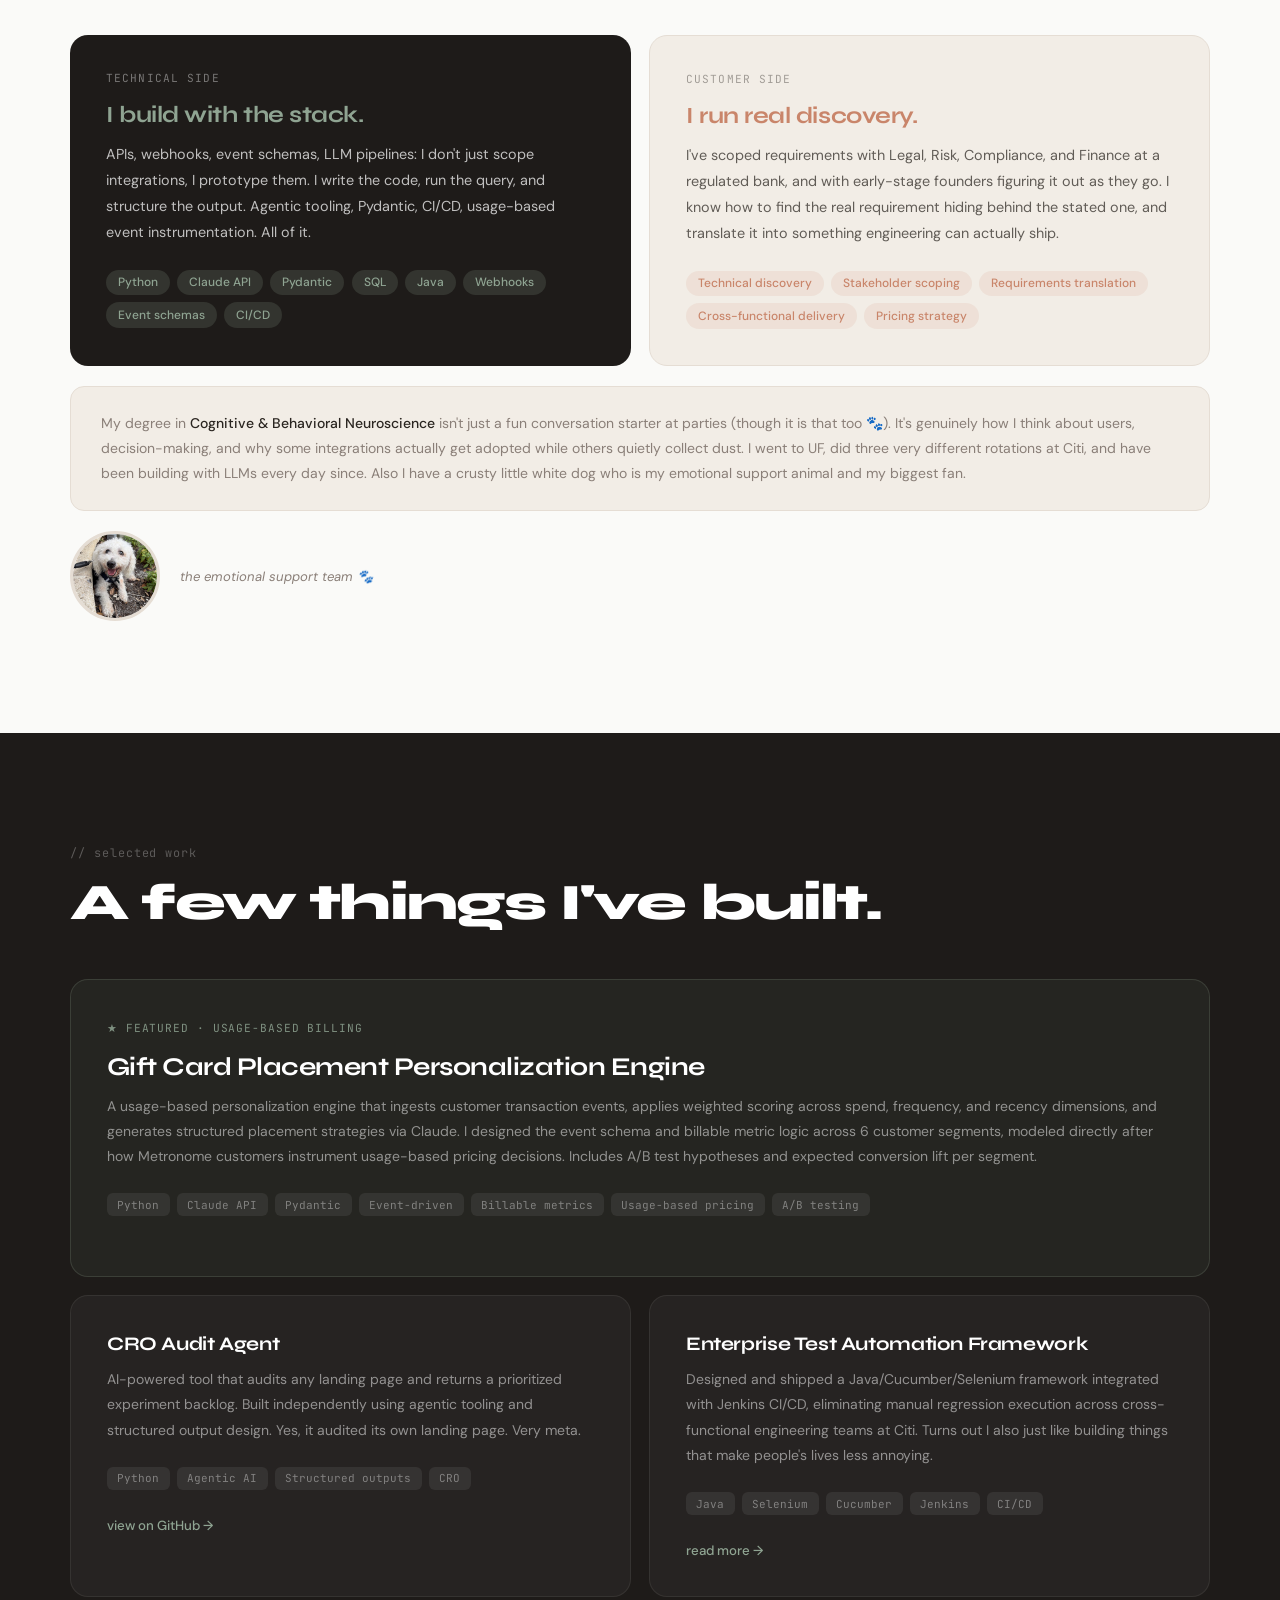
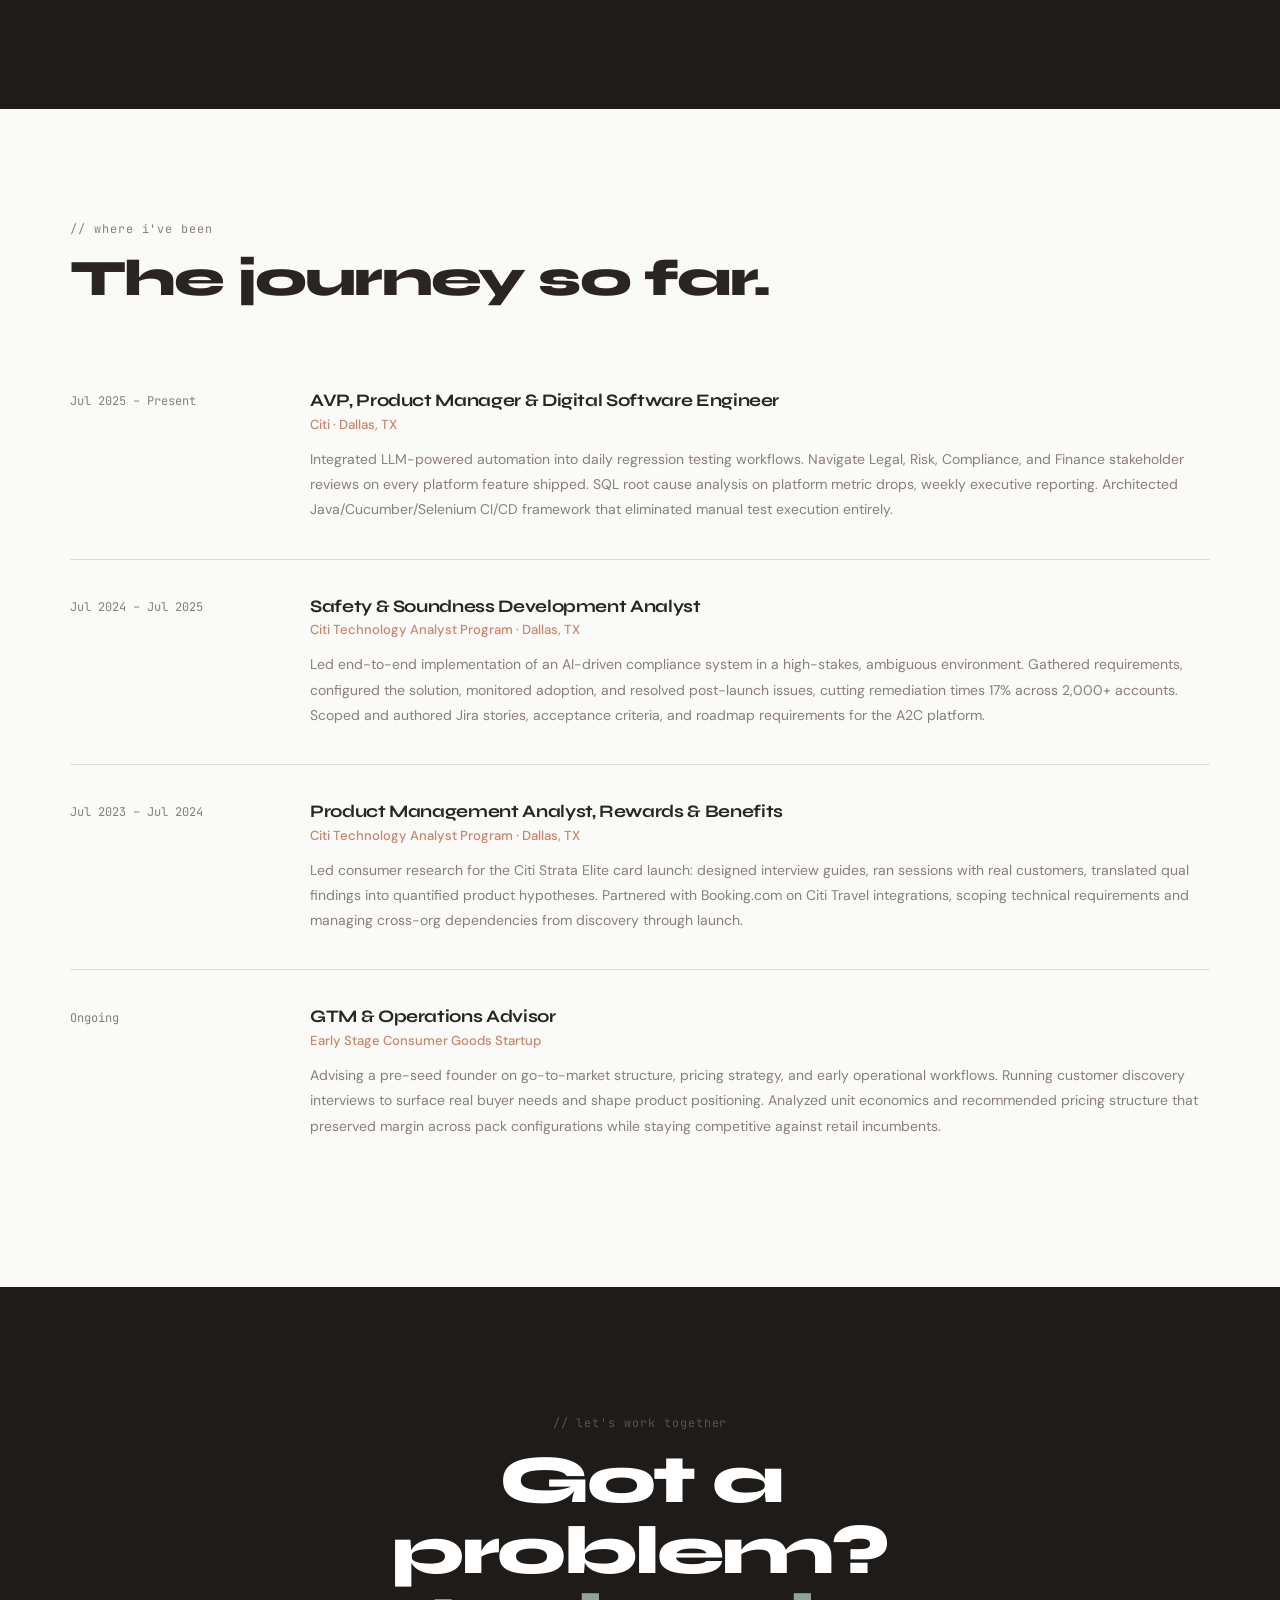
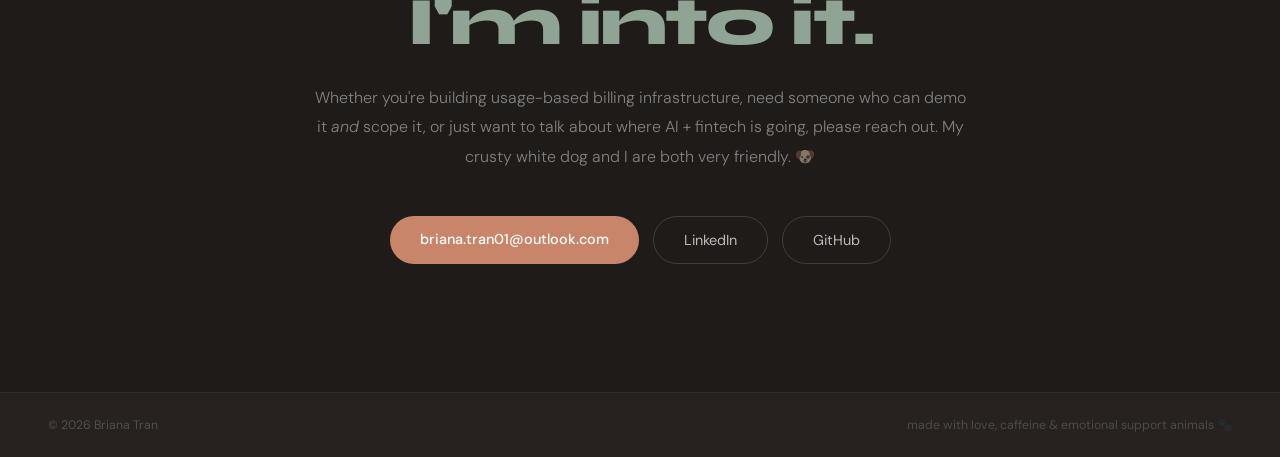
==== commit f7b4f56a: "Remove 'view project' link from project card Removed the 'view project' link from the project card." ====
--- a/index.html
+++ b/index.html
@@ -3,7 +3,7 @@
 <head>
     <meta charset="UTF-8">
     <meta name="viewport" content="width=device-width, initial-scale=1.0">
-    <title>Briana Tran — Solutions Engineer</title>
+    <title>Bri!(Like the cheese but not quite)</title>
     <link href="https://fonts.googleapis.com/css2?family=Syne:wght@400;600;700;800&family=DM+Sans:ital,opsz,wght@0,9..40,300;0,9..40,400;0,9..40,500;1,9..40,300&family=JetBrains+Mono:wght@400;500&display=swap" rel="stylesheet">
     <style>
         *, *::before, *::after { box-sizing: border-box; margin: 0; padding: 0; }
@@ -777,7 +777,6 @@
                     <span class="project-tag">Usage-based pricing</span>
                     <span class="project-tag">A/B testing</span>
                 </div>
-                <span class="project-link">view project →</span>
             </a>
 
             <a href="https://github.com/brianatran01/cro-audit-agent" target="_blank" class="project-card reveal">
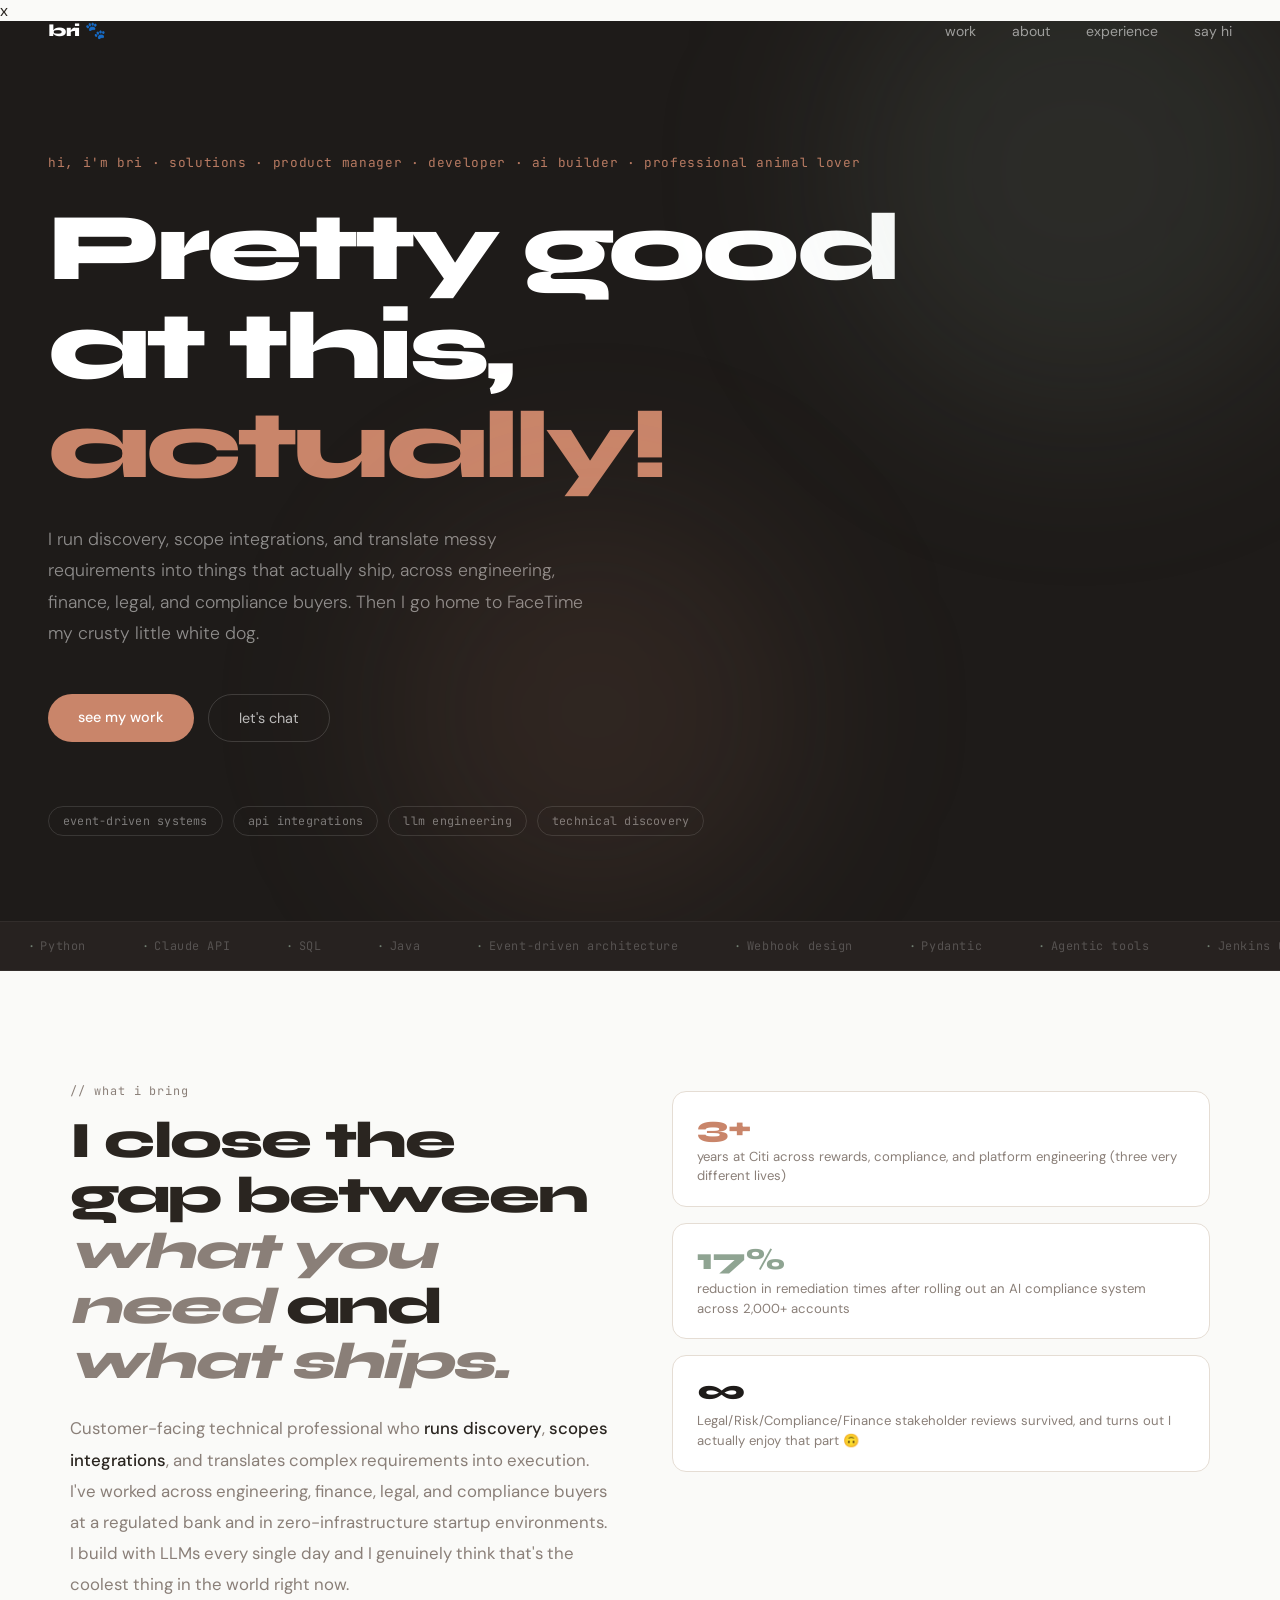
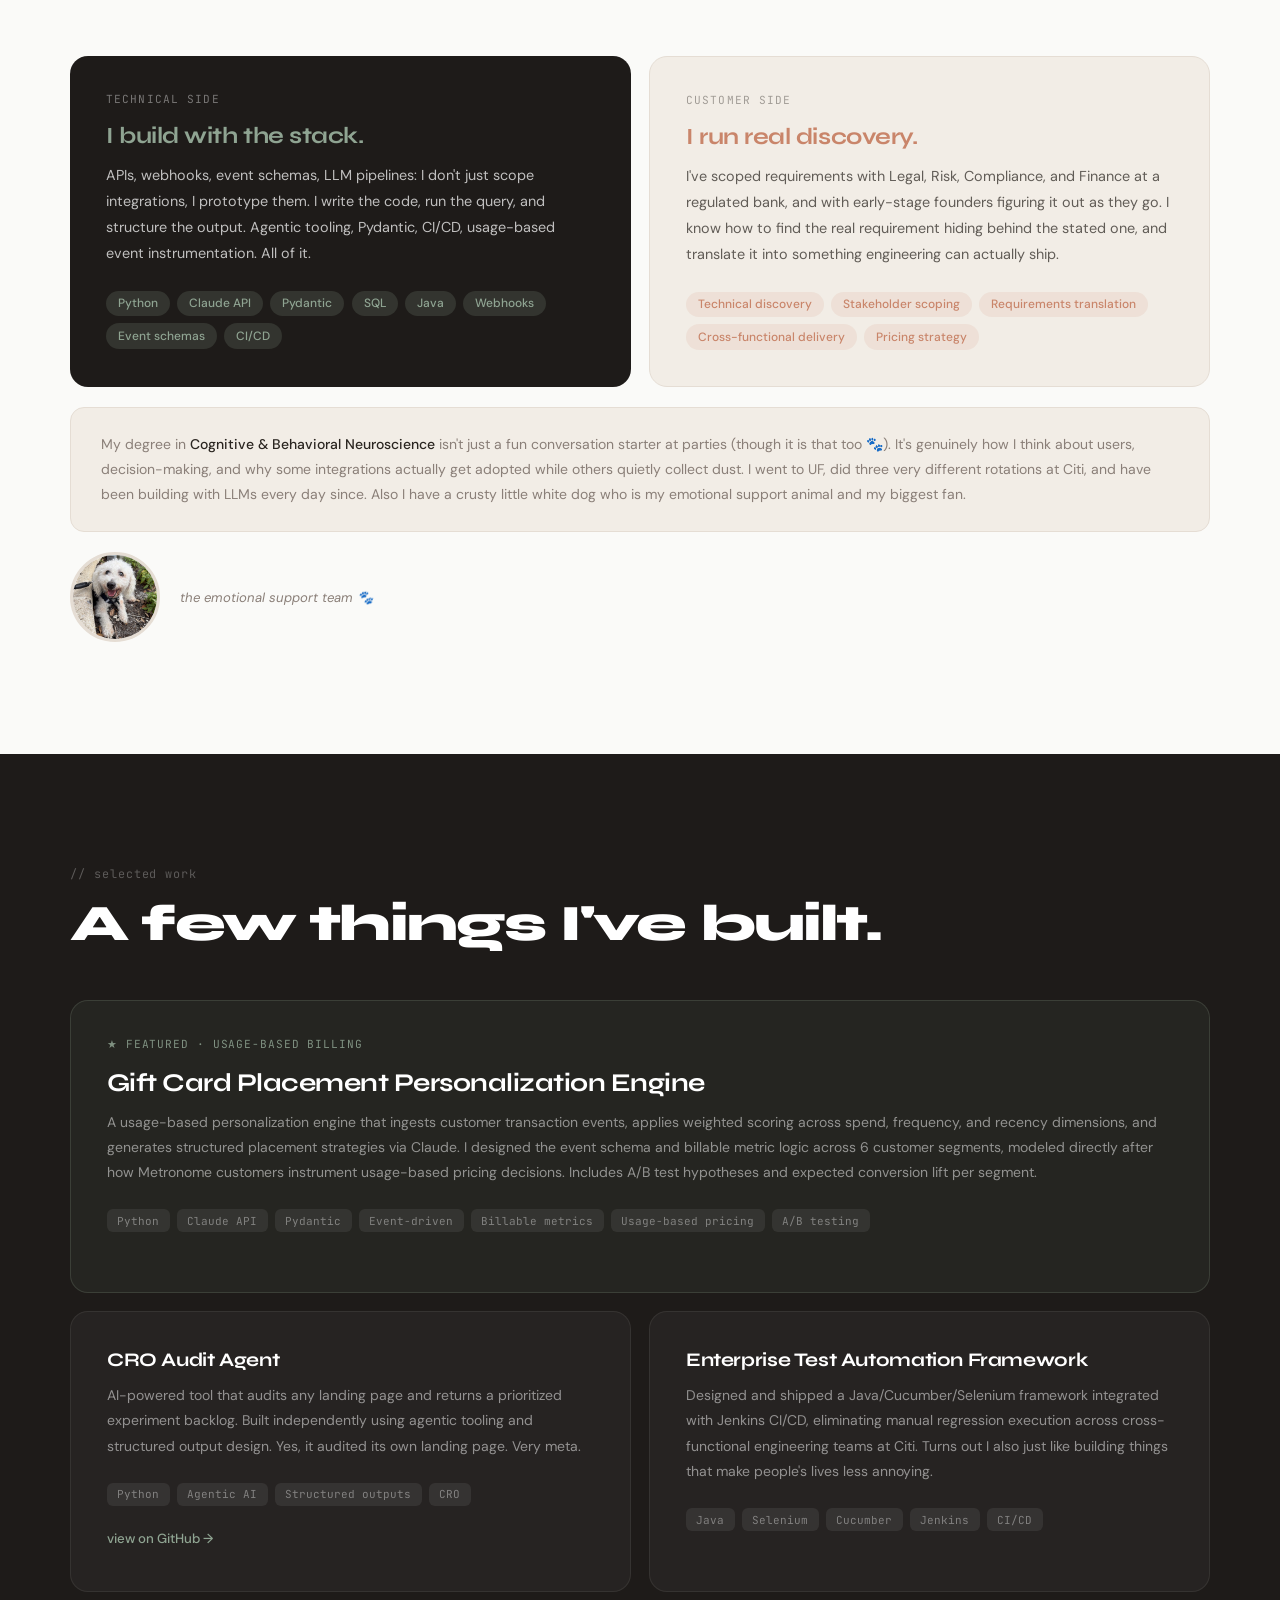
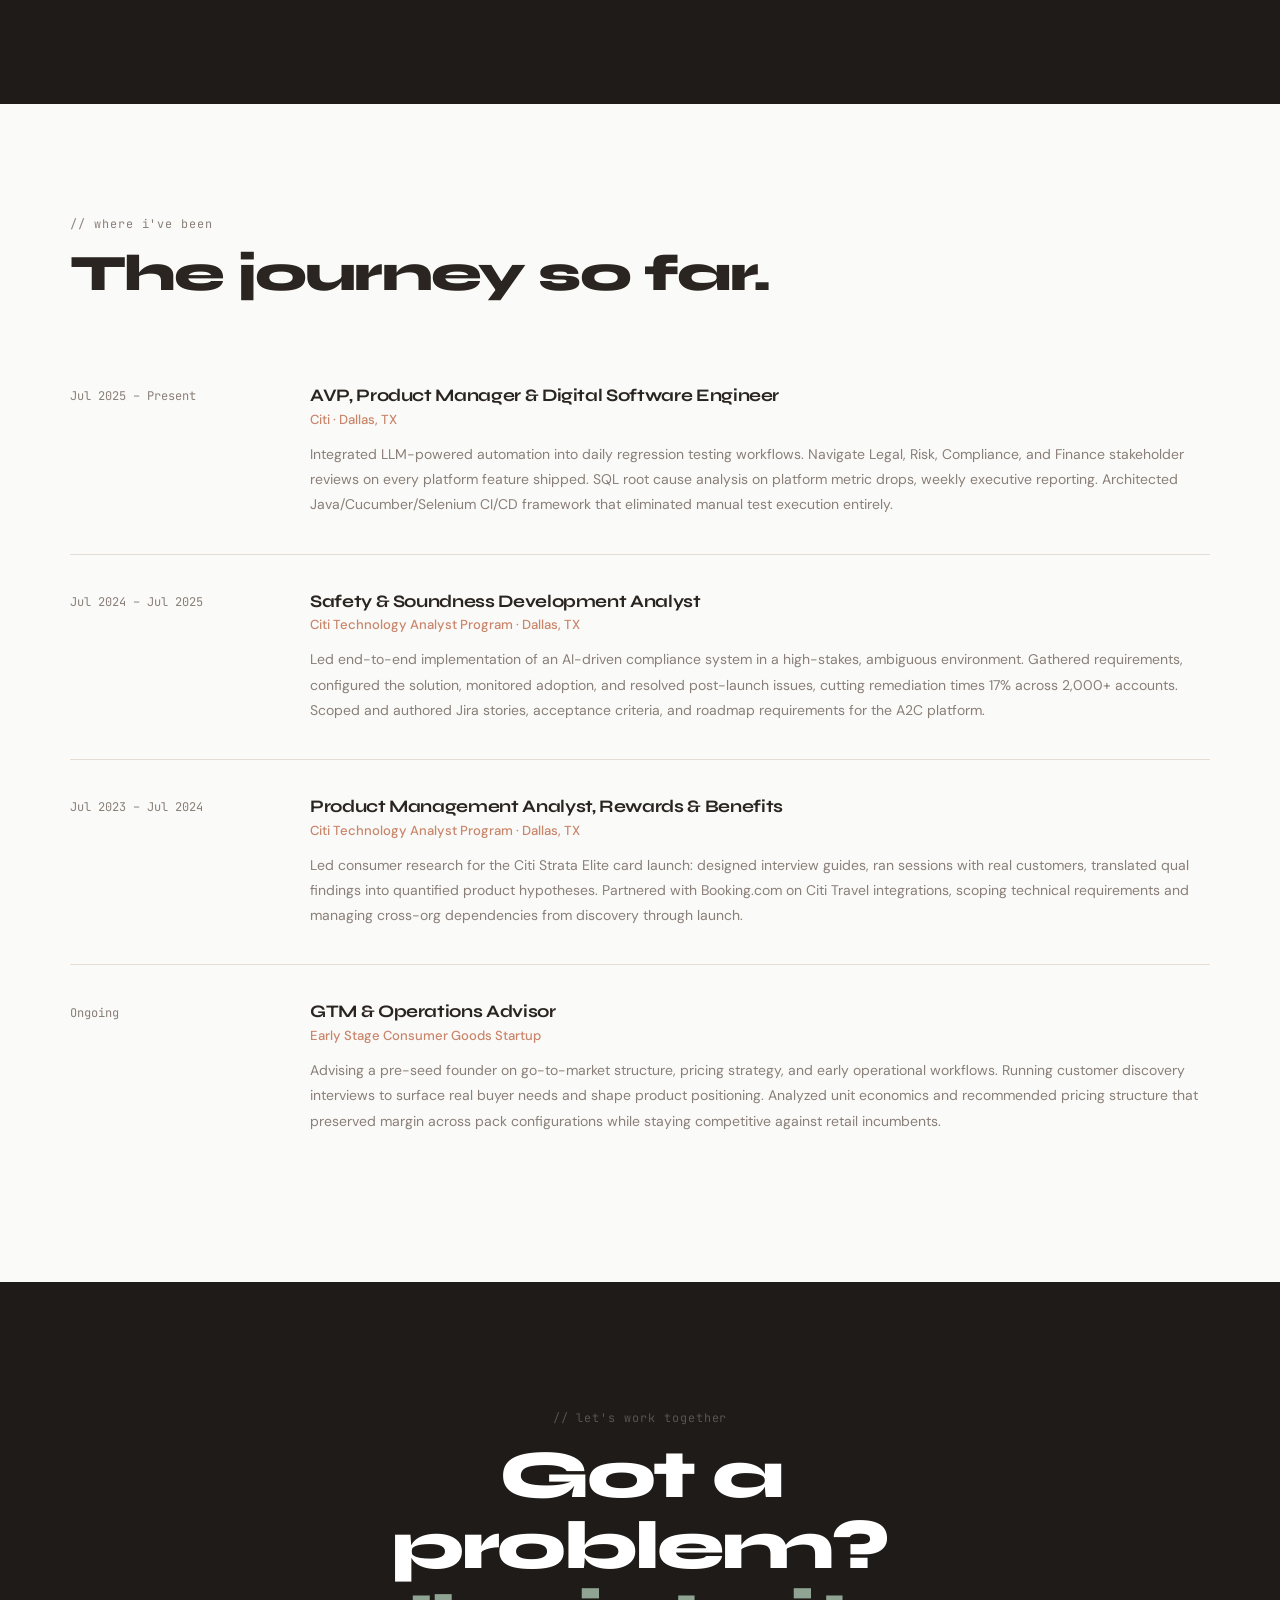
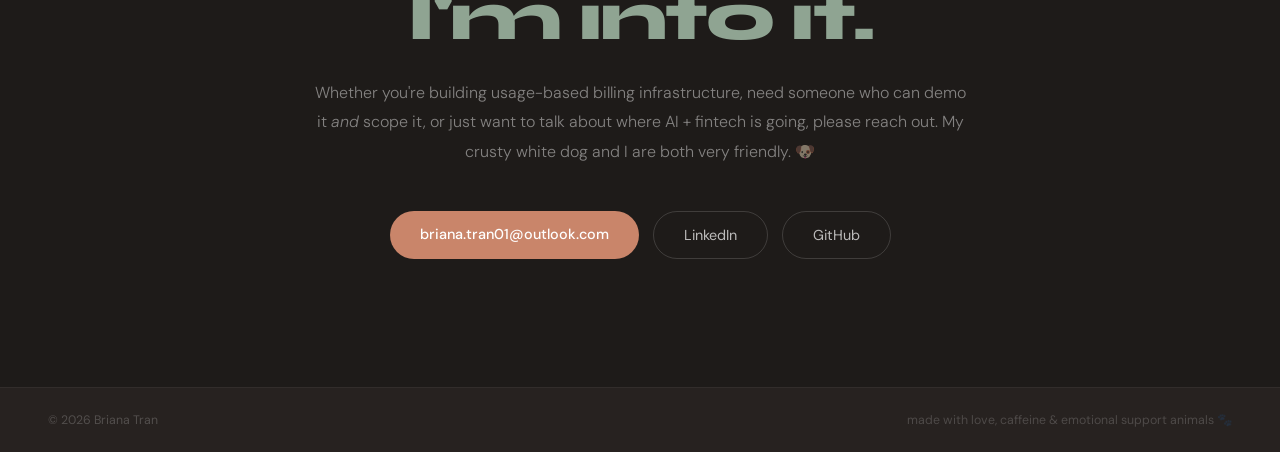
==== commit 39a024ae: "Fix DOCTYPE declaration in index.html Correct the DOCTYPE declaration in index.html." ====
--- a/index.html
+++ b/index.html
@@ -1,4 +1,4 @@
-<!DOCTYPE html>
+x<!DOCTYPE html>
 <html lang="en">
 <head>
     <meta charset="UTF-8">
@@ -801,7 +801,6 @@
                     <span class="project-tag">Jenkins</span>
                     <span class="project-tag">CI/CD</span>
                 </div>
-                <span class="project-link">read more →</span>
             </a>
         </div>
     </div>
